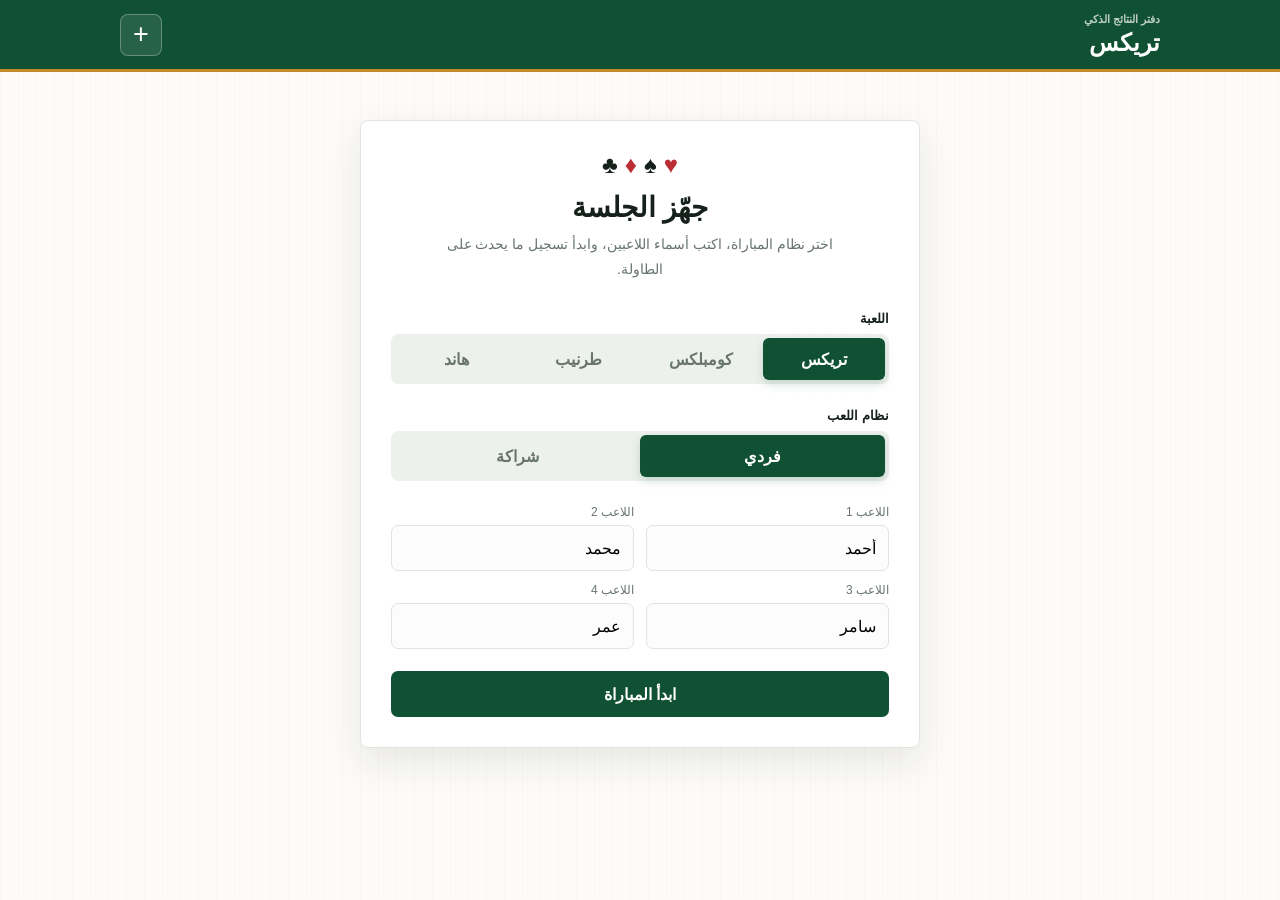
==== index.html @ 2bcacdd9 "initial commit" ====
<!doctype html>
<html lang="ar" dir="rtl">
<head>
  <meta charset="utf-8">
  <meta name="viewport" content="width=device-width, initial-scale=1">
  <meta name="theme-color" content="#0f5132">
  <title>دفتر تريكس</title>
  <link rel="stylesheet" href="styles.css">
</head>
<body>
  <header class="app-header">
    <div>
      <p class="eyebrow">دفتر النتائج الذكي</p>
      <h1>تريكس</h1>
    </div>
    <button class="icon-button" id="newGameButton" title="مباراة جديدة" aria-label="مباراة جديدة">
      <span aria-hidden="true">+</span>
    </button>
  </header>

  <main>
    <section class="screen active" id="setupScreen">
      <div class="setup-intro">
        <div class="deck-mark" aria-hidden="true">
          <span class="red">♥</span><span>♠</span><span class="red">♦</span><span>♣</span>
        </div>
        <h2>جهّز الجلسة</h2>
        <p>اختر نظام المباراة، اكتب أسماء اللاعبين، وابدأ تسجيل ما يحدث على الطاولة.</p>
      </div>

      <div class="control-group">
        <span class="control-label">اللعبة</span>
        <div class="segmented game-segmented" role="radiogroup" aria-label="اللعبة">
          <button class="segment game-choice active" data-game="trix" role="radio" aria-checked="true">تريكس</button>
          <button class="segment game-choice" data-game="complex" role="radio" aria-checked="false">كومبلكس</button>
          <button class="segment game-choice" data-game="tarneeb" role="radio" aria-checked="false">طرنيب</button>
          <button class="segment game-choice" data-game="hand" role="radio" aria-checked="false">هاند</button>
        </div>
      </div>

      <div class="control-group" id="modeControl">
        <span class="control-label">نظام اللعب</span>
        <div class="segmented" role="radiogroup" aria-label="نظام اللعب">
          <button class="segment mode-choice active" data-mode="individual" role="radio" aria-checked="true">فردي</button>
          <button class="segment mode-choice" data-mode="partnership" role="radio" aria-checked="false">شراكة</button>
        </div>
      </div>

      <div class="control-group hidden" id="targetControl">
        <span class="control-label">تنتهي المباراة عند</span>
        <div class="segmented target-segmented" role="radiogroup" aria-label="نقاط نهاية المباراة">
          <button class="segment target-choice active" data-target="31" role="radio" aria-checked="true">31</button>
          <button class="segment target-choice" data-target="41" role="radio" aria-checked="false">41</button>
          <button class="segment target-choice" data-target="61" role="radio" aria-checked="false">61</button>
        </div>
      </div>

      <div class="control-group hidden" id="handEndControl">
        <span class="control-label">طريقة إنهاء هاند</span>
        <div class="segmented hand-end-segmented" role="radiogroup" aria-label="طريقة إنهاء هاند">
          <button class="segment hand-end-choice active" data-hand-end="manual" role="radio" aria-checked="true">يدوي</button>
          <button class="segment hand-end-choice" data-hand-end="five" role="radio" aria-checked="false">بعد 5 جولات</button>
          <button class="segment hand-end-choice" data-hand-end="minus200" role="radio" aria-checked="false">عند سالب 200</button>
        </div>
      </div>

      <div class="players-form" id="playersForm"></div>

      <button class="primary-button" id="startGameButton">ابدأ المباراة</button>
    </section>

    <section class="screen" id="gameScreen">
      <section class="score-strip" id="scoreStrip" aria-label="النتائج الحالية"></section>

      <div class="game-layout">
        <div class="game-main">
          <section class="round-picker">
            <div class="section-heading">
              <div>
                <p class="eyebrow">اختر الجولة</p>
                <h2 id="roundHeading">ماذا لعبتم؟</h2>
                <div class="kingdom-status" id="kingdomStatus"></div>
              </div>
              <span class="round-counter" id="roundCounter">0 جولة</span>
            </div>
            <div class="round-tabs" id="roundTabs"></div>
          </section>

          <section class="round-workspace" id="roundWorkspace"></section>

          <section class="history-section">
            <div class="section-heading compact">
              <div>
                <p class="eyebrow">سجل المباراة</p>
                <h2>الجولات السابقة</h2>
              </div>
              <button class="text-button" id="undoButton" disabled>تراجع</button>
            </div>
            <div class="history-list" id="historyList">
              <p class="empty-state">لم تُسجّل أي جولة بعد.</p>
            </div>
          </section>
        </div>

        <aside class="quick-guide" id="quickGuide">
          <button class="quick-guide-toggle" id="quickGuideToggle" aria-expanded="true">
            <span>دليل سريع</span>
            <span aria-hidden="true">⌃</span>
          </button>
          <div class="quick-guide-content" id="quickGuideContent"></div>
        </aside>
      </div>
    </section>
  </main>

  <div class="toast" id="toast" role="status" aria-live="polite"></div>

  <dialog id="confirmDialog">
    <div class="dialog-content">
      <h2 id="dialogTitle">تأكيد الجولة</h2>
      <div id="dialogSummary"></div>
      <div class="dialog-actions">
        <button class="secondary-button" id="cancelDialogButton">عودة</button>
        <button class="primary-button" id="confirmDialogButton">حفظ الجولة</button>
      </div>
    </div>
  </dialog>

  <script src="scoring.js"></script>
  <script src="progression.js"></script>
  <script src="tarneeb-scoring.js"></script>
  <script src="hand-end.js"></script>
  <script src="complex-scoring.js"></script>
  <script src="app.js"></script>
</body>
</html>
---- styles.css ----
:root {
  --ink: #17211b;
  --muted: #68756d;
  --paper: #f5f2e9;
  --surface: #ffffff;
  --line: #dfe5df;
  --green: #0f5132;
  --green-soft: #e3f1e9;
  --gold: #c48a2c;
  --red: #ba2d35;
  --blue: #315a7d;
  --shadow: 0 14px 36px rgba(23, 33, 27, .09);
}

* { box-sizing: border-box; }

html { scroll-behavior: smooth; }

body {
  margin: 0;
  min-height: 100vh;
  background:
    linear-gradient(rgba(255,255,255,.72), rgba(255,255,255,.72)),
    repeating-linear-gradient(90deg, #e7e1d3 0, #e7e1d3 1px, transparent 1px, transparent 18px),
    var(--paper);
  color: var(--ink);
  font-family: "Segoe UI", Tahoma, Arial, sans-serif;
}

button, input { font: inherit; }
button { cursor: pointer; }
.hidden { display: none !important; }

.app-header {
  position: sticky;
  top: 0;
  z-index: 20;
  display: flex;
  align-items: center;
  justify-content: space-between;
  min-height: 72px;
  padding: 12px max(18px, calc((100vw - 1040px) / 2));
  color: #fff;
  background: var(--green);
  border-bottom: 3px solid var(--gold);
}

.app-header h1, .section-heading h2, .setup-intro h2 { margin: 0; }
.app-header h1 { font-size: 24px; letter-spacing: 0; }
.eyebrow { margin: 0 0 3px; color: inherit; font-size: 11px; font-weight: 700; opacity: .72; }

.icon-button {
  width: 42px;
  height: 42px;
  border: 1px solid rgba(255,255,255,.28);
  border-radius: 8px;
  color: #fff;
  background: rgba(255,255,255,.10);
  font-size: 27px;
  line-height: 1;
}

main { width: min(1040px, 100%); margin: 0 auto; padding: 28px 18px 70px; }
.screen { display: none; }
.screen.active { display: block; }

#setupScreen {
  width: min(560px, 100%);
  margin: 20px auto 0;
  padding: 30px;
  background: rgba(255,255,255,.94);
  border: 1px solid var(--line);
  border-radius: 8px;
  box-shadow: var(--shadow);
}

.setup-intro { text-align: center; margin-bottom: 30px; }
.setup-intro h2 { margin-top: 12px; font-size: 28px; }
.setup-intro p { margin: 8px auto 0; max-width: 430px; color: var(--muted); line-height: 1.75; font-size: 14px; }
.deck-mark { display: flex; justify-content: center; gap: 7px; font-size: 24px; }
.red { color: var(--red); }

.control-group { margin-bottom: 24px; }
.control-label { display: block; margin-bottom: 8px; font-size: 13px; font-weight: 700; }
.segmented { display: grid; grid-template-columns: 1fr 1fr; padding: 4px; background: #edf1ed; border-radius: 8px; }
.game-segmented { grid-template-columns: repeat(4, 1fr); }
.target-segmented { grid-template-columns: repeat(3, 1fr); }
.hand-end-segmented { grid-template-columns: repeat(3, 1fr); }
.segment { min-height: 42px; border: 0; border-radius: 6px; color: var(--muted); background: transparent; font-weight: 700; }
.segment.active { color: #fff; background: var(--green); box-shadow: 0 4px 10px rgba(15,81,50,.18); }

.players-form { display: grid; grid-template-columns: 1fr 1fr; gap: 12px; margin-bottom: 22px; }
.player-field label { display: block; margin-bottom: 6px; color: var(--muted); font-size: 12px; }
.player-field input {
  width: 100%;
  min-height: 46px;
  padding: 0 12px;
  border: 1px solid var(--line);
  border-radius: 7px;
  outline: none;
  background: #fbfcfb;
}
.player-field input:focus { border-color: var(--green); box-shadow: 0 0 0 3px var(--green-soft); }
.team-hint { display: block; margin-top: 4px; color: var(--gold); font-size: 10px; font-weight: 700; }

.primary-button, .secondary-button {
  min-height: 46px;
  padding: 0 20px;
  border-radius: 7px;
  font-weight: 800;
}
.primary-button { width: 100%; border: 0; color: #fff; background: var(--green); }
.primary-button:disabled { cursor: not-allowed; opacity: .45; }
.secondary-button { border: 1px solid var(--line); color: var(--ink); background: #fff; }

.score-strip {
  display: grid;
  grid-template-columns: repeat(4, 1fr);
  gap: 8px;
  margin-bottom: 18px;
}
.score-strip.partnership { grid-template-columns: repeat(2, 1fr); }
.score-player {
  min-width: 0;
  padding: 12px 8px;
  text-align: center;
  background: #fff;
  border: 1px solid var(--line);
  border-top: 4px solid var(--green);
  border-radius: 7px;
  box-shadow: 0 6px 16px rgba(23,33,27,.05);
}
.score-player.team-b { border-top-color: var(--gold); }
.score-name { display: block; overflow: hidden; text-overflow: ellipsis; white-space: nowrap; color: var(--muted); font-size: 11px; }
.score-value { display: block; margin-top: 4px; font-size: 25px; font-weight: 900; direction: ltr; }

.game-layout { display: grid; grid-template-columns: minmax(0, 1fr) 235px; align-items: start; gap: 14px; }
.game-main { min-width: 0; }
.quick-guide {
  position: sticky;
  top: 90px;
  overflow: hidden;
  border: 1px solid #c7d9cb;
  border-radius: 8px;
  background: #f7fbf8;
  box-shadow: 0 8px 24px rgba(23,33,27,.05);
}
.quick-guide-toggle {
  width: 100%;
  min-height: 46px;
  display: flex;
  align-items: center;
  justify-content: space-between;
  padding: 0 14px;
  border: 0;
  color: #fff;
  background: var(--green);
  font-weight: 900;
}
.quick-guide-content { padding: 15px 14px; }
.quick-guide-content h3 { margin: 0 0 10px; font-size: 14px; }
.quick-guide-content ol { margin: 0; padding: 0 20px 0 0; }
.quick-guide-content li { margin-bottom: 9px; color: var(--muted); font-size: 11px; line-height: 1.65; }
.quick-guide-content p {
  margin: 12px 0 0;
  padding: 8px;
  border-right: 3px solid var(--gold);
  color: #6f5522;
  background: #fff8e8;
  font-size: 10px;
  line-height: 1.6;
}
.quick-guide.collapsed .quick-guide-content { display: none; }

.round-picker, .round-workspace, .history-section {
  margin-bottom: 18px;
  padding: 22px;
  background: rgba(255,255,255,.95);
  border: 1px solid var(--line);
  border-radius: 8px;
  box-shadow: 0 8px 24px rgba(23,33,27,.05);
}
.section-heading { display: flex; align-items: end; justify-content: space-between; gap: 16px; margin-bottom: 16px; }
.section-heading.compact { align-items: center; }
.section-heading h2 { font-size: 20px; }
.round-counter { color: var(--muted); font-size: 12px; }
.kingdom-status { display: flex; align-items: center; gap: 7px; flex-wrap: wrap; margin-top: 8px; }
.kingdom-status > span { color: var(--muted); font-size: 11px; font-weight: 700; }
.kingdom-owner {
  min-height: 28px;
  padding: 3px 9px;
  border: 1px solid #c9dacd;
  border-radius: 6px;
  color: var(--green);
  background: var(--green-soft);
  font-size: 10px;
  font-weight: 800;
}
.kingdom-owner:disabled { cursor: default; opacity: 1; }

.round-tabs {
  display: grid;
  grid-template-columns: repeat(5, 1fr);
  gap: 8px;
}
.round-tabs.tarneeb-tabs { grid-template-columns: repeat(4, 1fr); }
.round-tabs.hand-tabs { grid-template-columns: 1fr; }
.round-tabs.complex-tabs { grid-template-columns: repeat(2, 1fr); }
.round-tab {
  min-height: 72px;
  padding: 7px 4px;
  border: 1px solid var(--line);
  border-radius: 7px;
  color: var(--ink);
  background: #fff;
  font-size: 11px;
  font-weight: 800;
}
.round-tab .tab-symbol { display: block; margin-bottom: 4px; font-size: 25px; line-height: 1; }
.round-tab.active { color: #fff; border-color: var(--green); background: var(--green); }
.round-tab.completed {
  position: relative;
  color: #456052;
  border-color: #a8c5b1;
  background: #e4f1e8;
}
.round-tab.completed .red { color: #8f5f62; }
.completed-mark {
  position: absolute;
  top: 5px;
  left: 5px;
  display: flex;
  align-items: center;
  justify-content: center;
  width: 18px;
  height: 18px;
  border-radius: 50%;
  color: #fff;
  background: var(--green);
  font-size: 11px;
}

.workspace-head { margin-bottom: 18px; }
.workspace-head h3 { margin: 0 0 5px; font-size: 20px; }
.workspace-head p { margin: 0; color: var(--muted); font-size: 13px; line-height: 1.7; }
.workspace-actions { display: flex; gap: 8px; margin-top: 16px; }
.workspace-actions .primary-button { flex: 1; }
.workspace-actions .secondary-button { flex: 1; }
.finish-game-button { color: var(--red); border-color: #e1b9bc; }
.finish-game-button:disabled { cursor: not-allowed; color: var(--muted); border-color: var(--line); opacity: .55; }

.tarneeb-field { margin-bottom: 20px; }
.tarneeb-team-grid { display: grid; grid-template-columns: 1fr 1fr; gap: 8px; }
.bid-grid { display: grid; grid-template-columns: repeat(7, 1fr); gap: 6px; }
.bid-button {
  min-height: 52px; padding: 5px 2px; border: 1px solid var(--line); border-radius: 7px;
  color: var(--ink); background: #fff; font-size: 16px; font-weight: 900;
}
.bid-button strong, .bid-button small { display: block; }
.bid-button small { margin-top: 2px; font-size: 8px; }
.bid-button.active { color: #fff; border-color: var(--green); background: var(--green); }
.tarneeb-tricks { display: grid; grid-template-columns: 52px 90px 52px; align-items: center; justify-content: center; gap: 8px; direction: ltr; }
.tarneeb-tricks button {
  width: 52px; height: 48px; border: 1px solid var(--line); border-radius: 7px;
  color: var(--green); background: #fff; font-size: 26px;
}
.tarneeb-tricks strong { text-align: center; font-size: 38px; }
.tarneeb-tricks-summary { display: grid; grid-template-columns: 1fr 1fr; gap: 7px; margin-top: 10px; }
.tarneeb-tricks-summary span { padding: 8px; border-radius: 6px; background: #edf1ed; text-align: center; color: var(--muted); font-size: 11px; }
.tarneeb-tricks-summary b { color: var(--ink); font-size: 15px; }
.tarneeb-preview { display: grid; grid-template-columns: 1fr 1fr; gap: 7px; padding: 10px; border: 1px dashed #b8cabd; border-radius: 7px; background: #f1f8f3; }
.tarneeb-preview span { text-align: center; color: var(--muted); font-size: 11px; }
.tarneeb-preview strong { display: block; margin-top: 2px; color: var(--green); font-size: 17px; direction: ltr; }
.tarneeb-preview .full-row, .tarneeb-tricks-summary .full-row { grid-column: 1 / -1; }
.selection-warning { margin: 8px 0 0; color: var(--red); text-align: center; font-size: 10px; font-weight: 800; }
.selection-required { padding: 28px 12px; text-align: center; }
.selection-required > span {
  display: flex; align-items: center; justify-content: center;
  width: 50px; height: 50px; margin: 0 auto 12px; border-radius: 50%;
  color: #fff; background: var(--gold); font-size: 28px; font-weight: 900;
}
.selection-required h3 { margin: 0 0 6px; font-size: 18px; }
.selection-required p { margin: 0; color: var(--muted); font-size: 11px; line-height: 1.7; }

.hand-round-banner {
  padding: 13px;
  border: 1px solid #c7d9cb;
  border-radius: 7px;
  background: #f1f8f3;
  text-align: center;
}
.hand-round-banner strong { display: block; color: var(--green); font-size: 14px; }
.hand-round-banner span { display: block; margin-top: 3px; color: var(--muted); font-size: 10px; }
.hand-step { margin-bottom: 12px; padding: 14px; border: 1px solid var(--line); border-radius: 7px; background: #fafcfb; }
.hand-step-head { display: flex; align-items: flex-start; gap: 10px; margin-bottom: 12px; }
.hand-step-head > span {
  display: flex; align-items: center; justify-content: center; flex: 0 0 28px;
  width: 28px; height: 28px; border-radius: 50%; color: #fff; background: var(--green); font-size: 12px; font-weight: 900;
}
.hand-step-head h3 { margin: 0; font-size: 14px; }
.hand-step-head p { margin: 2px 0 0; color: var(--muted); font-size: 9px; }
.hand-maker-options { display: grid; grid-template-columns: repeat(5, 1fr); gap: 6px; }
.hand-score-entry-grid { display: grid; grid-template-columns: repeat(4, 1fr); gap: 9px; }
.hand-score-entry {
  min-width: 0;
  padding: 13px 10px;
  border: 1px solid var(--line);
  border-radius: 7px;
  background: #fafcfb;
  text-align: center;
}
.hand-score-entry > strong { display: block; overflow: hidden; text-overflow: ellipsis; white-space: nowrap; margin-bottom: 10px; font-size: 12px; }
.hand-entry-controls { display: grid; grid-template-columns: 66px 1fr; align-items: stretch; gap: 6px; }
.hand-sign-control { display: grid; grid-template-columns: 1fr 1fr; gap: 3px; }
.hand-sign-control button {
  min-height: 48px;
  padding: 2px;
  border: 1px solid var(--line);
  border-radius: 6px;
  color: var(--muted);
  background: #fff;
  font-size: 19px;
  font-weight: 900;
}
.hand-sign-control button.active.positive { color: #fff; border-color: var(--green); background: var(--green); }
.hand-sign-control button.active.negative { color: #fff; border-color: var(--red); background: var(--red); }
.hand-score-input { position: relative; }
.hand-score-input input {
  width: 100%;
  min-height: 48px;
  padding: 4px 8px 15px;
  border: 1px solid var(--line);
  border-radius: 6px;
  outline: none;
  background: #fff;
  text-align: center;
  font-size: 21px;
  font-weight: 900;
  direction: ltr;
}
.hand-score-input input:focus { border-color: var(--green); box-shadow: 0 0 0 3px var(--green-soft); }
.hand-score-input span { position: absolute; right: 0; bottom: 3px; left: 0; color: var(--muted); font-size: 8px; }
.hand-score-entry > small { display: block; margin-top: 7px; font-size: 9px; font-weight: 900; direction: rtl; }
.hand-score-entry > small.positive { color: var(--green); }
.hand-score-entry > small.negative { color: var(--red); }
.hand-step.save-step { background: #f1f8f3; border-color: #c7d9cb; }
.finish-hand-area { margin-top: 18px; padding-top: 14px; border-top: 1px solid var(--line); text-align: center; }
.finish-game-link { border: 0; color: var(--red); background: transparent; font-size: 11px; font-weight: 900; text-decoration: underline; text-underline-offset: 3px; }
.finish-game-link:disabled { cursor: not-allowed; color: var(--muted); opacity: .5; }
.finish-hand-area small { display: block; margin-top: 5px; color: var(--muted); font-size: 8px; }

.complex-part { margin-bottom: 13px; padding: 14px; border: 1px solid var(--line); border-radius: 7px; background: #fafcfb; }
.complex-part-title { display: flex; align-items: center; gap: 10px; margin-bottom: 12px; }
.complex-part-title .playing-card { width: 38px; height: 53px; font-size: 20px; }
.complex-part-title strong { font-size: 14px; }
.queen-mark, .counter-symbol {
  display: flex; align-items: center; justify-content: center;
  width: 38px; height: 45px; border: 1px solid #bdc6bf; border-radius: 6px;
  color: var(--ink); background: #fff; font-family: Georgia, serif; font-size: 22px; font-weight: 900;
}
.complex-player-choices { display: grid; grid-template-columns: repeat(4, 1fr); gap: 5px; }
.complex-double-toggle { margin-top: 10px; }
.complex-queens { display: grid; gap: 8px; }
.complex-queen {
  display: grid; grid-template-columns: 52px 1fr; align-items: start; gap: 9px;
  padding: 9px; border: 1px solid var(--line); border-radius: 7px; background: #fff;
}
.complex-queen > .playing-card { width: 46px; height: 64px; }
.complex-queen small { display: block; margin-bottom: 5px; color: var(--muted); font-size: 9px; }
.complex-queen-double { display: grid; grid-template-columns: repeat(5, 1fr); gap: 4px; margin-top: 6px; }
.complex-queen-double .choice-button, .complex-player-choices .choice-button { min-height: 34px; padding: 3px; font-size: 9px; }

.player-targets { display: grid; grid-template-columns: repeat(4, 1fr); gap: 10px; }
.player-target {
  min-width: 0;
  min-height: 116px;
  padding: 10px 7px;
  border: 1px solid var(--line);
  border-radius: 7px;
  background: #fafcfb;
  text-align: center;
}
.player-target.selected { border-color: var(--green); background: var(--green-soft); box-shadow: inset 0 0 0 2px rgba(15,81,50,.10); }
.player-target-name { display: block; overflow: hidden; text-overflow: ellipsis; white-space: nowrap; font-size: 12px; font-weight: 800; }
.target-card-area { display: flex; align-items: center; justify-content: center; min-height: 70px; margin-top: 7px; }

.playing-card {
  position: relative;
  display: inline-flex;
  align-items: center;
  justify-content: center;
  width: 49px;
  height: 68px;
  padding: 0;
  border: 1px solid #bdc6bf;
  border-radius: 6px;
  color: #101713;
  background: #fff;
  box-shadow: 0 5px 10px rgba(23,33,27,.13);
  font-family: Georgia, serif;
  font-size: 27px;
  font-weight: 700;
}
.playing-card.red-card { color: var(--red); }
.playing-card::before { content: attr(data-rank); position: absolute; top: 3px; right: 5px; font-size: 12px; }
.playing-card::after { content: attr(data-suit); position: absolute; bottom: 3px; left: 5px; font-size: 12px; }
.playing-card.assigned { outline: 3px solid var(--gold); transform: translateY(-2px); }
.playing-card.selected-card { outline: 3px solid var(--blue); transform: translateY(-4px); }
.playing-card.doubled::before { content: "×2"; color: #fff; background: var(--red); border-radius: 3px; padding: 1px 3px; font-family: Arial, sans-serif; font-size: 9px; }

.double-panel {
  display: flex;
  align-items: center;
  justify-content: space-between;
  gap: 12px;
  margin-bottom: 14px;
  padding: 10px 12px;
  border: 1px dashed #d3b06c;
  border-radius: 7px;
  background: #fffaf0;
}
.double-panel p { margin: 0; color: #6f5522; font-size: 12px; }
.switch { display: inline-flex; align-items: center; gap: 7px; font-size: 12px; font-weight: 800; }
.switch input { width: 18px; height: 18px; accent-color: var(--red); }
.doubler-select { display: none; grid-template-columns: repeat(4, 1fr); gap: 7px; margin-bottom: 14px; }
.doubler-select.visible { display: grid; }
.double-panel .doubler-select { flex: 1; margin-bottom: 0; }
.choice-button {
  min-height: 38px; border: 1px solid var(--line); border-radius: 6px;
  color: var(--ink); background: #fff; font-size: 11px; font-weight: 800;
}
.choice-button.active { color: #fff; border-color: var(--red); background: var(--red); }
.choice-button.active.safe { border-color: var(--green); background: var(--green); }
.queen-double-panel {
  margin-bottom: 16px;
  padding: 12px;
  border: 1px solid #e1c88f;
  border-radius: 7px;
  background: #fffaf0;
}
.queen-double-panel strong { display: block; margin-bottom: 9px; color: #6f5522; font-size: 12px; }
.queen-double-options { display: grid; grid-template-columns: repeat(5, 1fr); gap: 6px; }

.card-pool { display: flex; flex-wrap: wrap; justify-content: center; gap: 9px; margin-bottom: 18px; }
.card-pool .playing-card { cursor: grab; }
.assignment-grid { display: grid; grid-template-columns: repeat(4, 1fr); gap: 9px; }
.assignment-row {
  min-height: 118px;
  padding: 10px;
  border: 1px solid var(--line);
  border-radius: 7px;
  background: #fafcfb;
  text-align: center;
}
.assignment-row h4 { margin: 0 0 8px; overflow: hidden; text-overflow: ellipsis; white-space: nowrap; font-size: 12px; }
.assigned-cards { display: flex; flex-wrap: wrap; justify-content: center; gap: 4px; min-height: 70px; }
.assigned-cards .playing-card { width: 37px; height: 52px; font-size: 20px; }

.trick-stepper { display: grid; grid-template-columns: repeat(4, 1fr); gap: 10px; }
.stepper-player { padding: 13px 8px; text-align: center; border: 1px solid var(--line); border-radius: 7px; }
.stepper-player strong { display: block; overflow: hidden; text-overflow: ellipsis; white-space: nowrap; font-size: 12px; }
.stepper-controls { display: grid; grid-template-columns: 34px 1fr 34px; align-items: center; gap: 5px; margin-top: 10px; direction: ltr; }
.stepper-controls button { width: 34px; height: 34px; border: 1px solid var(--line); border-radius: 6px; background: #fff; font-size: 19px; }
.stepper-value { font-size: 21px; font-weight: 900; }
.stepper-total { margin-top: 12px; color: var(--muted); text-align: center; font-size: 12px; }

.game-finished { padding: 26px 10px; text-align: center; }
.game-finished > span {
  display: flex;
  align-items: center;
  justify-content: center;
  width: 54px;
  height: 54px;
  margin: 0 auto 12px;
  border-radius: 50%;
  color: #fff;
  background: var(--green);
  font-size: 28px;
}
.game-finished-label { margin: 0 0 8px; color: var(--muted); font-size: 12px; }
.game-finished h3 { margin: 0 0 6px; color: var(--green); font-size: 18px; }
.winner-name {
  display: block;
  margin: 0 auto;
  color: var(--ink);
  font-size: clamp(30px, 7vw, 52px);
  line-height: 1.35;
}
.winner-score { display: block; margin-top: 5px; color: var(--gold); font-size: 20px; font-weight: 900; direction: ltr; }
.final-ranking { width: min(520px, 100%); margin: 24px auto 0; border: 1px solid var(--line); border-radius: 7px; overflow: hidden; }
.final-ranking-row { display: grid; grid-template-columns: 30px 1fr auto; align-items: center; gap: 9px; padding: 10px 12px; border-bottom: 1px solid var(--line); background: #fff; text-align: right; }
.final-ranking-row:last-child { border-bottom: 0; }
.final-ranking-row > span { display: flex; align-items: center; justify-content: center; width: 24px; height: 24px; border-radius: 50%; color: var(--muted); background: #edf1ed; font-size: 11px; font-weight: 900; }
.final-ranking-row b { overflow: hidden; text-overflow: ellipsis; white-space: nowrap; font-size: 12px; }
.final-ranking-row strong { font-size: 14px; direction: ltr; }
.final-ranking-row.winner { background: #fff8e8; }
.final-ranking-row.winner > span { color: #fff; background: var(--gold); }

.rank-grid { display: grid; grid-template-columns: repeat(4, 1fr); gap: 9px; }
.rank-player { padding: 12px 8px; border: 1px solid var(--line); border-radius: 7px; background: #fff; text-align: center; }
.rank-player.selected { border-color: var(--gold); background: #fff8e8; }
.rank-number { display: flex; align-items: center; justify-content: center; width: 42px; height: 42px; margin: 0 auto 8px; border-radius: 50%; color: #fff; background: var(--green); font-size: 18px; font-weight: 900; }
.rank-player span { display: block; overflow: hidden; text-overflow: ellipsis; white-space: nowrap; font-size: 12px; font-weight: 800; }

.text-button { border: 0; color: var(--red); background: transparent; font-size: 12px; font-weight: 800; }
.text-button:disabled { color: #aeb6b0; cursor: not-allowed; }
.history-list { display: grid; gap: 8px; }
.history-totals {
  padding: 12px;
  border: 1px solid #c7d9cb;
  border-radius: 7px;
  background: #f1f8f3;
}
.history-totals-head { display: flex; align-items: center; justify-content: space-between; gap: 10px; margin-bottom: 10px; }
.history-totals-head strong { color: var(--green); font-size: 13px; }
.history-totals-head span { color: var(--muted); font-size: 10px; }
.history-total-grid { display: grid; grid-template-columns: repeat(4, minmax(0, 1fr)); gap: 6px; }
.history-total-grid.tarneeb-total-grid { grid-template-columns: repeat(2, minmax(0, 1fr)); }
.history-total-player {
  position: relative;
  min-width: 0;
  padding: 9px 5px;
  border: 1px solid var(--line);
  border-radius: 6px;
  background: #fff;
  text-align: center;
}
.history-total-player > span { display: block; overflow: hidden; text-overflow: ellipsis; white-space: nowrap; color: var(--muted); font-size: 10px; }
.history-total-player > strong { display: block; margin-top: 3px; font-size: 19px; direction: ltr; }
.history-total-player small { display: block; margin-top: 2px; color: var(--green); font-size: 8px; font-weight: 900; }
.history-total-player.leader { border-color: var(--gold); box-shadow: inset 0 3px 0 var(--gold); }
.history-kingdom { overflow: hidden; border: 1px solid var(--line); border-radius: 7px; background: #fff; }
.history-kingdom-head {
  display: flex;
  align-items: center;
  justify-content: space-between;
  gap: 12px;
  padding: 11px 12px;
  color: #fff;
  background: var(--green);
}
.history-kingdom-head strong { font-size: 12px; }
.history-kingdom-number {
  padding: 3px 8px;
  border: 1px solid rgba(255,255,255,.35);
  border-radius: 5px;
  background: rgba(255,255,255,.12);
  font-size: 11px;
  font-weight: 900;
}
.history-kingdom-rounds { display: grid; }
.history-item { display: grid; grid-template-columns: 120px 1fr; align-items: center; gap: 12px; padding: 11px 12px; border-bottom: 1px solid var(--line); background: #fbfcfb; }
.history-item:last-child { border-bottom: 0; }
.history-round-name { display: flex; align-items: center; gap: 8px; }
.history-round-name > span {
  display: flex;
  align-items: center;
  justify-content: center;
  width: 23px;
  height: 23px;
  border-radius: 50%;
  color: var(--green);
  background: var(--green-soft);
  font-size: 11px;
  font-weight: 900;
}
.history-round-name strong { font-size: 12px; }
.history-round-name small { display: block; margin-top: 2px; color: var(--muted); font-size: 8px; }
.history-round-name small.hand-badge {
  display: inline-block;
  padding: 2px 6px;
  border-radius: 4px;
  color: #7a4e00;
  background: #fff0c9;
  font-weight: 900;
}
.history-scores { display: grid; grid-template-columns: repeat(4, minmax(0, 1fr)); gap: 5px; color: var(--muted); font-size: 10px; }
.history-scores span { min-width: 0; padding: 5px; border-radius: 5px; background: #edf1ed; text-align: center; direction: rtl; }
.history-scores b { display: block; overflow: hidden; text-overflow: ellipsis; white-space: nowrap; margin-bottom: 2px; color: var(--ink); font-weight: 800; }
.tarneeb-history-scores { grid-template-columns: repeat(2, minmax(0, 1fr)); }
.empty-state { margin: 8px 0; color: var(--muted); text-align: center; font-size: 12px; }

.toast {
  position: fixed;
  bottom: 22px;
  left: 50%;
  z-index: 50;
  max-width: calc(100vw - 32px);
  padding: 11px 16px;
  border-radius: 7px;
  color: #fff;
  background: #17211b;
  box-shadow: var(--shadow);
  opacity: 0;
  pointer-events: none;
  transform: translate(-50%, 12px);
  transition: .2s ease;
  font-size: 12px;
}
.toast.show { opacity: 1; transform: translate(-50%, 0); }

dialog { width: min(460px, calc(100% - 28px)); padding: 0; border: 0; border-radius: 8px; box-shadow: 0 28px 80px rgba(0,0,0,.24); }
dialog::backdrop { background: rgba(10,20,14,.56); }
.dialog-content { padding: 24px; }
.dialog-content h2 { margin: 0 0 14px; font-size: 20px; }
.dialog-score-row { display: flex; justify-content: space-between; gap: 10px; padding: 8px 0; border-bottom: 1px solid var(--line); font-size: 13px; }
.dialog-actions { display: grid; grid-template-columns: 1fr 1fr; gap: 9px; margin-top: 20px; }

@media (max-width: 720px) {
  main { padding: 16px 10px 56px; }
  #setupScreen { margin-top: 8px; padding: 22px 16px; }
  .app-header { min-height: 62px; padding-inline: 14px; }
  .score-strip { position: sticky; top: 68px; z-index: 15; gap: 4px; }
  .score-player { padding: 8px 4px; }
  .score-name { font-size: 9px; }
  .score-value { font-size: 18px; }
  .game-layout { display: flex; flex-direction: column; gap: 10px; }
  .game-main { width: 100%; }
  .quick-guide { position: static; order: -1; width: 100%; }
  .quick-guide-content { padding: 12px; }
  .quick-guide-content ol { display: grid; grid-template-columns: 1fr 1fr; gap: 6px 16px; }
  .quick-guide-content li { margin-bottom: 0; font-size: 10px; }
  .round-picker, .round-workspace, .history-section { padding: 15px 11px; }
  .round-tabs { gap: 5px; }
  .round-tabs.tarneeb-tabs { grid-template-columns: repeat(4, 1fr); }
  .round-tabs.hand-tabs { grid-template-columns: 1fr; }
  .round-tabs.complex-tabs { grid-template-columns: repeat(2, 1fr); }
  .round-tab { min-height: 63px; font-size: 9px; }
  .round-tab .tab-symbol { font-size: 21px; }
  .player-targets, .assignment-grid, .trick-stepper, .rank-grid { grid-template-columns: 1fr 1fr; }
  .player-target { min-height: 105px; }
  .double-panel { align-items: flex-start; flex-direction: column; }
  .doubler-select { grid-template-columns: 1fr 1fr; }
  .queen-double-options { grid-template-columns: 1fr 1fr; }
  .workspace-actions { flex-direction: column; }
  .bid-grid { grid-template-columns: repeat(4, 1fr); }
  .tarneeb-team-grid, .tarneeb-tricks-summary, .tarneeb-preview { grid-template-columns: 1fr; }
  .hand-score-entry-grid { grid-template-columns: 1fr 1fr; }
  .hand-maker-options { grid-template-columns: 1fr 1fr; }
  .complex-player-choices { grid-template-columns: 1fr 1fr; }
  .complex-queen-double { grid-template-columns: 1fr 1fr; }
  .history-item { grid-template-columns: 1fr; gap: 8px; }
  .history-scores { grid-template-columns: 1fr 1fr; }
  .history-kingdom-head { align-items: flex-start; flex-direction: column; gap: 6px; }
  .history-total-grid { grid-template-columns: 1fr 1fr; }
}

@media (max-width: 380px) {
  .players-form { grid-template-columns: 1fr; }
  .round-tab { padding-inline: 2px; }
  .hand-score-entry-grid { grid-template-columns: 1fr; }
}


@media (prefers-reduced-motion: reduce) {
  *, *::before, *::after { scroll-behavior: auto !important; transition: none !important; }
}

.share-button {
  display: inline-flex;
  align-items: center;
  gap: 8px;
  margin-top: 18px;
  padding: 13px 28px;
  border: 0;
  border-radius: 9px;
  color: #fff;
  background: #25D366;
  font-size: 15px;
  font-weight: 800;
  box-shadow: 0 4px 16px rgba(37, 211, 102, .38);
  transition: transform .15s, box-shadow .15s;
  cursor: pointer;
}
.share-button:hover {
  transform: translateY(-2px);
  box-shadow: 0 8px 22px rgba(37, 211, 102, .48);
}
.share-button:active {
  transform: translateY(0);
  box-shadow: 0 2px 8px rgba(37, 211, 102, .28);
}
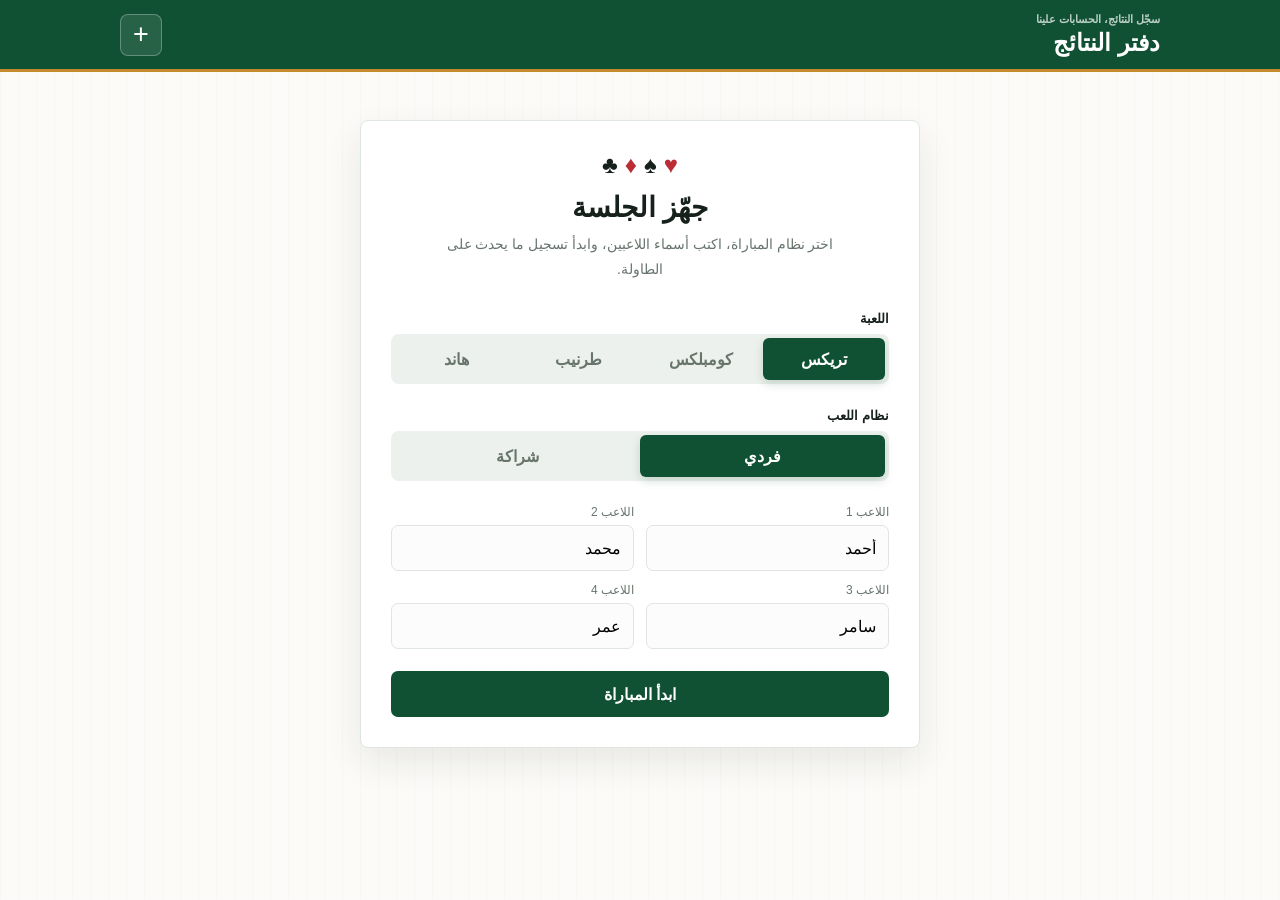
==== commit 8a5e5c69: "update header and title" ====
--- a/index.html
+++ b/index.html
@@ -4,14 +4,14 @@
   <meta charset="utf-8">
   <meta name="viewport" content="width=device-width, initial-scale=1">
   <meta name="theme-color" content="#0f5132">
-  <title>دفتر تريكس</title>
+  <title>دفتر النتائج الذكي</title>
   <link rel="stylesheet" href="styles.css">
 </head>
 <body>
   <header class="app-header">
     <div>
-      <p class="eyebrow">دفتر النتائج الذكي</p>
-      <h1>تريكس</h1>
+      <p class="eyebrow">سجّل النتائج، الحسابات علينا</p>
+      <h1>دفتر النتائج</h1>
     </div>
     <button class="icon-button" id="newGameButton" title="مباراة جديدة" aria-label="مباراة جديدة">
       <span aria-hidden="true">+</span>
@@ -133,4 +133,4 @@
   <script src="complex-scoring.js"></script>
   <script src="app.js"></script>
 </body>
-</html>
+</html>
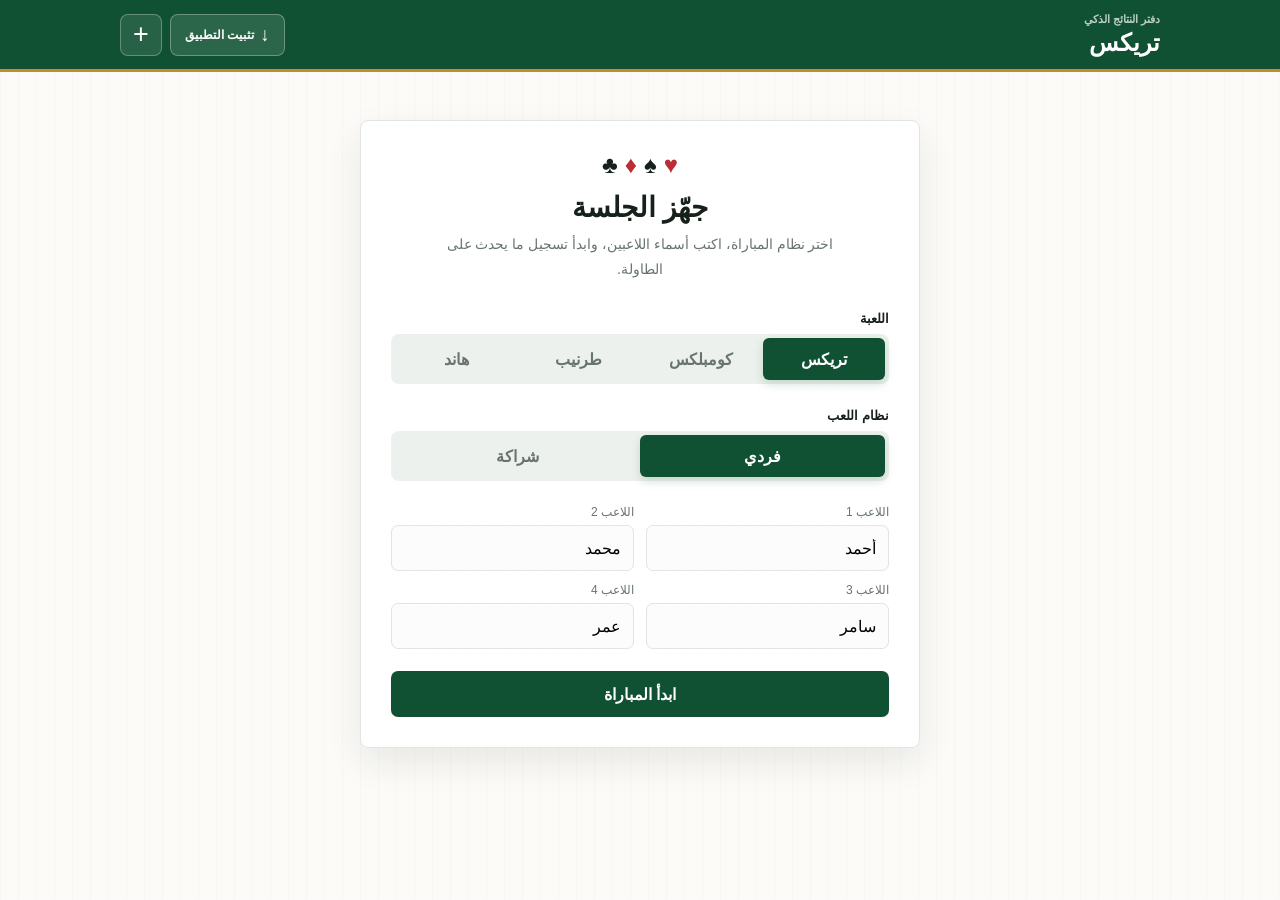
==== commit 109491a9: "feat: add installable web app and custom icons" ====
--- a/index.html
+++ b/index.html
@@ -4,18 +4,31 @@
   <meta charset="utf-8">
   <meta name="viewport" content="width=device-width, initial-scale=1">
   <meta name="theme-color" content="#0f5132">
-  <title>دفتر النتائج الذكي</title>
+  <meta name="application-name" content="دفتر النتائج">
+  <meta name="apple-mobile-web-app-capable" content="yes">
+  <meta name="apple-mobile-web-app-status-bar-style" content="black-translucent">
+  <meta name="apple-mobile-web-app-title" content="دفتر النتائج">
+  <link rel="manifest" href="app.webmanifest">
+  <link rel="icon" type="image/png" sizes="32x32" href="icons/icon-32.png">
+  <link rel="apple-touch-icon" sizes="180x180" href="icons/icon-180.png">
+  <title>دفتر تريكس</title>
   <link rel="stylesheet" href="styles.css">
 </head>
 <body>
   <header class="app-header">
     <div>
-      <p class="eyebrow">سجّل النتائج، الحسابات علينا</p>
-      <h1>دفتر النتائج</h1>
+      <p class="eyebrow">دفتر النتائج الذكي</p>
+      <h1>تريكس</h1>
     </div>
-    <button class="icon-button" id="newGameButton" title="مباراة جديدة" aria-label="مباراة جديدة">
-      <span aria-hidden="true">+</span>
-    </button>
+    <div class="header-actions">
+      <button class="install-button" id="installAppButton" type="button">
+        <span class="install-symbol" aria-hidden="true">↓</span>
+        <span>تثبيت التطبيق</span>
+      </button>
+      <button class="icon-button" id="newGameButton" title="مباراة جديدة" aria-label="مباراة جديدة">
+        <span aria-hidden="true">+</span>
+      </button>
+    </div>
   </header>
 
   <main>
@@ -115,6 +128,19 @@
 
   <div class="toast" id="toast" role="status" aria-live="polite"></div>
 
+  <dialog id="iosInstallDialog">
+    <div class="dialog-content install-dialog-content">
+      <img src="icons/icon-180.png" alt="" class="install-dialog-icon">
+      <h2>تثبيت التطبيق على الآيفون</h2>
+      <ol class="install-steps">
+        <li>افتح الموقع باستخدام متصفح سفاري.</li>
+        <li>اضغط زر المشاركة أسفل الشاشة.</li>
+        <li>اختر «إضافة إلى الشاشة الرئيسية» ثم اضغط «إضافة».</li>
+      </ol>
+      <button class="primary-button" id="closeIosInstallDialog" type="button">حسنًا</button>
+    </div>
+  </dialog>
+
   <dialog id="confirmDialog">
     <div class="dialog-content">
       <h2 id="dialogTitle">تأكيد الجولة</h2>
@@ -133,4 +159,4 @@
   <script src="complex-scoring.js"></script>
   <script src="app.js"></script>
 </body>
-</html>+</html>
--- a/styles.css
+++ b/styles.css
@@ -48,6 +48,29 @@
 .app-header h1, .section-heading h2, .setup-intro h2 { margin: 0; }
 .app-header h1 { font-size: 24px; letter-spacing: 0; }
 .eyebrow { margin: 0 0 3px; color: inherit; font-size: 11px; font-weight: 700; opacity: .72; }
+
+.header-actions {
+  display: flex;
+  align-items: center;
+  gap: 8px;
+}
+
+.install-button {
+  display: inline-flex;
+  align-items: center;
+  justify-content: center;
+  min-height: 42px;
+  padding: 0 14px;
+  border: 1px solid rgba(255,255,255,.30);
+  border-radius: 8px;
+  color: #fff;
+  background: rgba(255,255,255,.12);
+  font-size: 12px;
+  font-weight: 800;
+}
+
+.install-button:hover { background: rgba(255,255,255,.20); }
+.install-symbol { margin-left: 6px; font-size: 19px; line-height: 1; }
 
 .icon-button {
   width: 42px;
@@ -605,11 +628,29 @@
 .dialog-content h2 { margin: 0 0 14px; font-size: 20px; }
 .dialog-score-row { display: flex; justify-content: space-between; gap: 10px; padding: 8px 0; border-bottom: 1px solid var(--line); font-size: 13px; }
 .dialog-actions { display: grid; grid-template-columns: 1fr 1fr; gap: 9px; margin-top: 20px; }
+.install-dialog-content { text-align: center; }
+.install-dialog-icon { width: 86px; height: 86px; border-radius: 18px; }
+.install-dialog-content h2 { margin-top: 12px; }
+.install-steps {
+  margin: 18px 0 22px;
+  padding-right: 22px;
+  color: var(--muted);
+  text-align: right;
+  line-height: 1.9;
+  font-size: 13px;
+}
+.install-dialog-content .primary-button { width: 100%; }
 
 @media (max-width: 720px) {
   main { padding: 16px 10px 56px; }
   #setupScreen { margin-top: 8px; padding: 22px 16px; }
   .app-header { min-height: 62px; padding-inline: 14px; }
+  .install-button {
+    width: 42px;
+    padding: 0;
+  }
+  .install-button span:last-child { display: none; }
+  .install-symbol { margin: 0; }
   .score-strip { position: sticky; top: 68px; z-index: 15; gap: 4px; }
   .score-player { padding: 8px 4px; }
   .score-name { font-size: 9px; }
@@ -646,37 +687,13 @@
 }
 
 @media (max-width: 380px) {
+  .app-header h1 { font-size: 20px; }
+  .app-header .eyebrow { font-size: 9px; }
   .players-form { grid-template-columns: 1fr; }
   .round-tab { padding-inline: 2px; }
   .hand-score-entry-grid { grid-template-columns: 1fr; }
 }
 
-
 @media (prefers-reduced-motion: reduce) {
   *, *::before, *::after { scroll-behavior: auto !important; transition: none !important; }
 }
-
-.share-button {
-  display: inline-flex;
-  align-items: center;
-  gap: 8px;
-  margin-top: 18px;
-  padding: 13px 28px;
-  border: 0;
-  border-radius: 9px;
-  color: #fff;
-  background: #25D366;
-  font-size: 15px;
-  font-weight: 800;
-  box-shadow: 0 4px 16px rgba(37, 211, 102, .38);
-  transition: transform .15s, box-shadow .15s;
-  cursor: pointer;
-}
-.share-button:hover {
-  transform: translateY(-2px);
-  box-shadow: 0 8px 22px rgba(37, 211, 102, .48);
-}
-.share-button:active {
-  transform: translateY(0);
-  box-shadow: 0 2px 8px rgba(37, 211, 102, .28);
-}
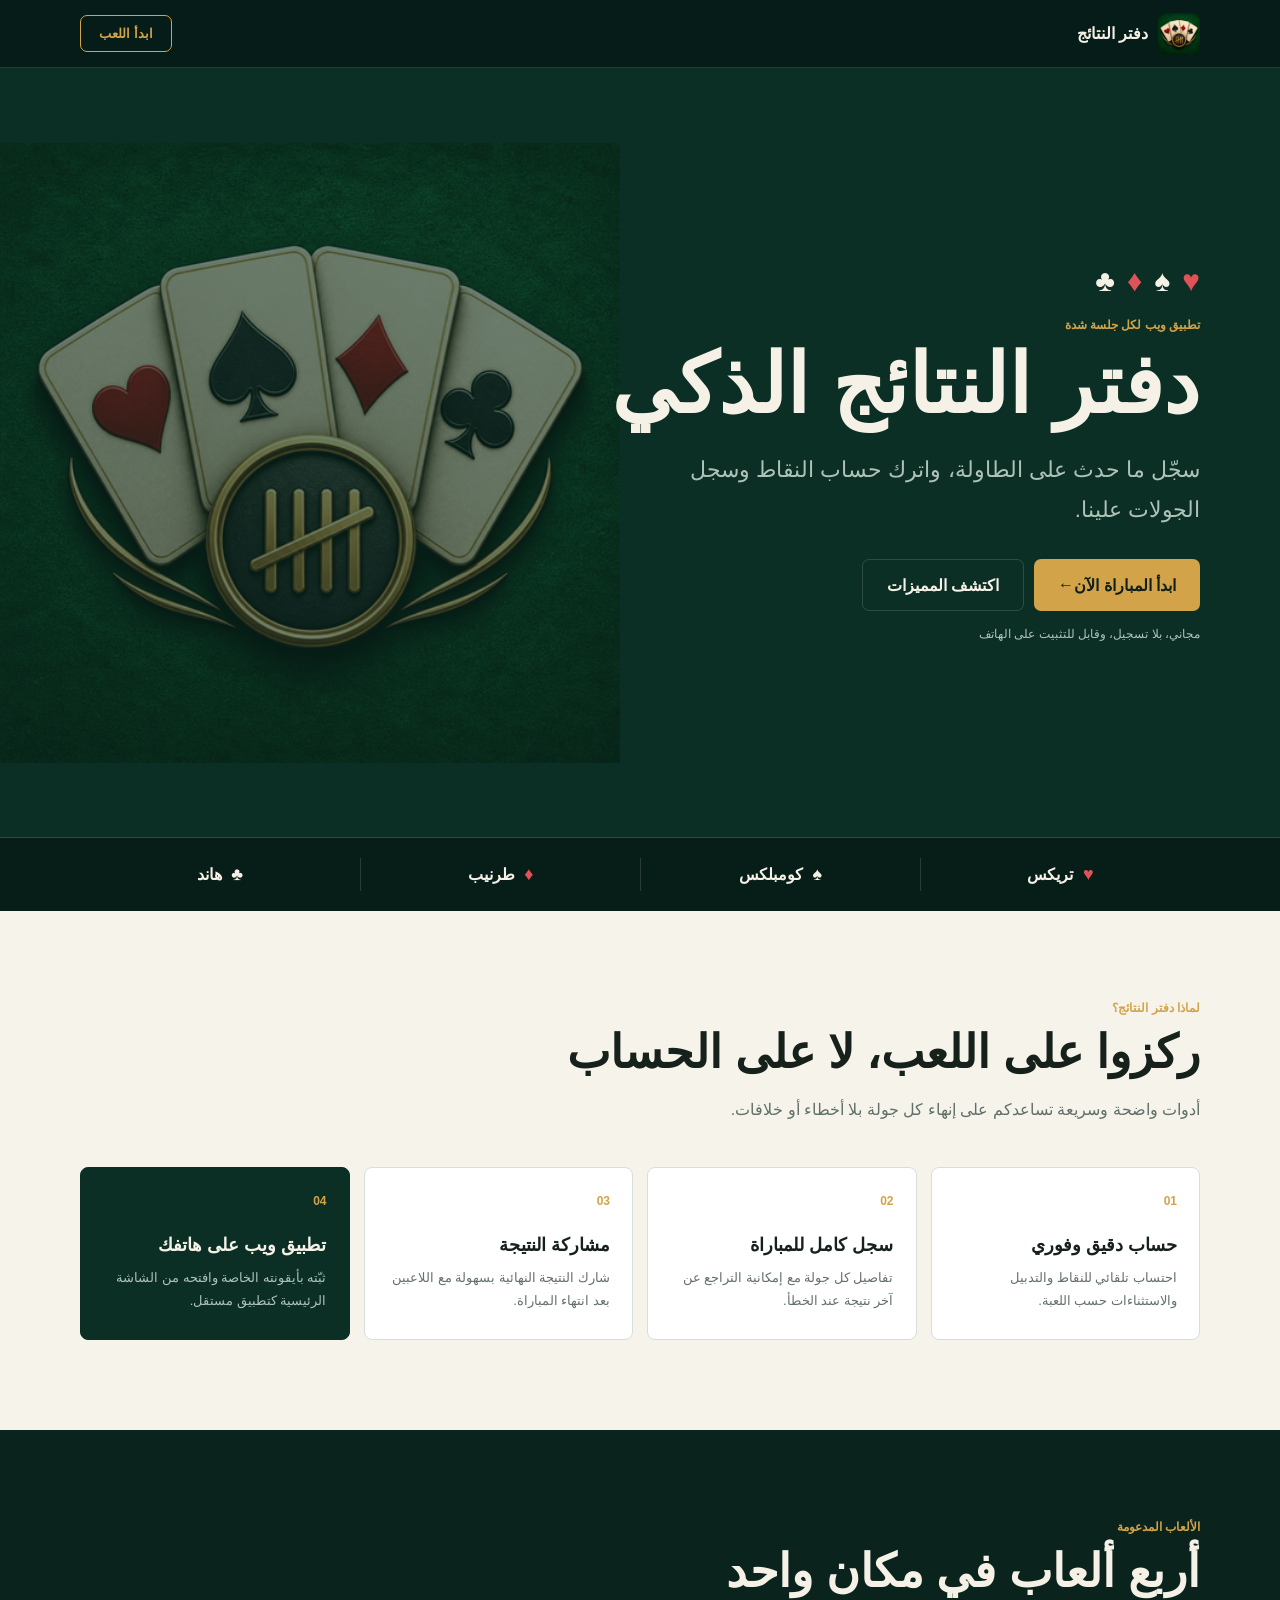
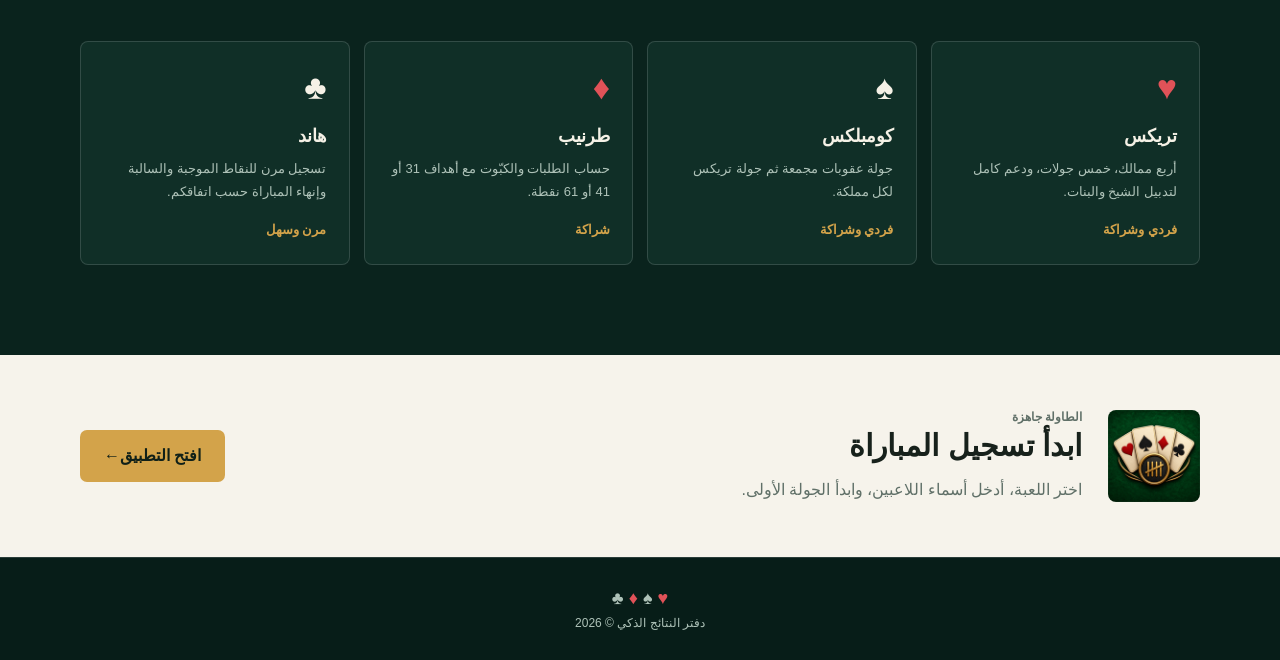
==== commit 5139ea2a: "feat: add landing page" ====
--- a/index.html
+++ b/index.html
@@ -3,160 +3,129 @@
 <head>
   <meta charset="utf-8">
   <meta name="viewport" content="width=device-width, initial-scale=1">
-  <meta name="theme-color" content="#0f5132">
+  <meta name="theme-color" content="#0b2f25">
+  <meta name="description" content="دفتر نتائج ذكي لتريكس وكومبلكس وطرنيب وهاند. يحسب النقاط ويحفظ سجل المباراة تلقائيًا.">
   <meta name="application-name" content="دفتر النتائج">
   <meta name="apple-mobile-web-app-capable" content="yes">
   <meta name="apple-mobile-web-app-status-bar-style" content="black-translucent">
   <meta name="apple-mobile-web-app-title" content="دفتر النتائج">
+  <title>دفتر النتائج الذكي</title>
   <link rel="manifest" href="app.webmanifest">
   <link rel="icon" type="image/png" sizes="32x32" href="icons/icon-32.png">
   <link rel="apple-touch-icon" sizes="180x180" href="icons/icon-180.png">
-  <title>دفتر تريكس</title>
-  <link rel="stylesheet" href="styles.css">
+  <link rel="stylesheet" href="landing.css">
 </head>
 <body>
-  <header class="app-header">
-    <div>
-      <p class="eyebrow">دفتر النتائج الذكي</p>
-      <h1>تريكس</h1>
-    </div>
-    <div class="header-actions">
-      <button class="install-button" id="installAppButton" type="button">
-        <span class="install-symbol" aria-hidden="true">↓</span>
-        <span>تثبيت التطبيق</span>
-      </button>
-      <button class="icon-button" id="newGameButton" title="مباراة جديدة" aria-label="مباراة جديدة">
-        <span aria-hidden="true">+</span>
-      </button>
-    </div>
-  </header>
+  <nav class="site-nav" aria-label="التنقل الرئيسي">
+    <a class="brand" href="/">
+      <img src="icons/icon-192.png" alt="">
+      <span>دفتر النتائج</span>
+    </a>
+    <a class="nav-action" href="app.html">ابدأ اللعب</a>
+  </nav>
 
   <main>
-    <section class="screen active" id="setupScreen">
-      <div class="setup-intro">
-        <div class="deck-mark" aria-hidden="true">
+    <section class="hero">
+      <img class="hero-art" src="icons/icon-512.png" alt="" aria-hidden="true">
+      <div class="hero-content">
+        <div class="suits" aria-hidden="true">
           <span class="red">♥</span><span>♠</span><span class="red">♦</span><span>♣</span>
         </div>
-        <h2>جهّز الجلسة</h2>
-        <p>اختر نظام المباراة، اكتب أسماء اللاعبين، وابدأ تسجيل ما يحدث على الطاولة.</p>
+        <p class="eyebrow">تطبيق ويب لكل جلسة شدة</p>
+        <h1>دفتر النتائج الذكي</h1>
+        <p class="hero-copy">سجّل ما حدث على الطاولة، واترك حساب النقاط وسجل الجولات علينا.</p>
+        <div class="hero-actions">
+          <a class="primary-action" href="app.html">ابدأ المباراة الآن <span aria-hidden="true">←</span></a>
+          <a class="secondary-action" href="#features">اكتشف المميزات</a>
+        </div>
+        <p class="hero-note">مجاني، بلا تسجيل، وقابل للتثبيت على الهاتف</p>
       </div>
-
-      <div class="control-group">
-        <span class="control-label">اللعبة</span>
-        <div class="segmented game-segmented" role="radiogroup" aria-label="اللعبة">
-          <button class="segment game-choice active" data-game="trix" role="radio" aria-checked="true">تريكس</button>
-          <button class="segment game-choice" data-game="complex" role="radio" aria-checked="false">كومبلكس</button>
-          <button class="segment game-choice" data-game="tarneeb" role="radio" aria-checked="false">طرنيب</button>
-          <button class="segment game-choice" data-game="hand" role="radio" aria-checked="false">هاند</button>
-        </div>
-      </div>
-
-      <div class="control-group" id="modeControl">
-        <span class="control-label">نظام اللعب</span>
-        <div class="segmented" role="radiogroup" aria-label="نظام اللعب">
-          <button class="segment mode-choice active" data-mode="individual" role="radio" aria-checked="true">فردي</button>
-          <button class="segment mode-choice" data-mode="partnership" role="radio" aria-checked="false">شراكة</button>
-        </div>
-      </div>
-
-      <div class="control-group hidden" id="targetControl">
-        <span class="control-label">تنتهي المباراة عند</span>
-        <div class="segmented target-segmented" role="radiogroup" aria-label="نقاط نهاية المباراة">
-          <button class="segment target-choice active" data-target="31" role="radio" aria-checked="true">31</button>
-          <button class="segment target-choice" data-target="41" role="radio" aria-checked="false">41</button>
-          <button class="segment target-choice" data-target="61" role="radio" aria-checked="false">61</button>
-        </div>
-      </div>
-
-      <div class="control-group hidden" id="handEndControl">
-        <span class="control-label">طريقة إنهاء هاند</span>
-        <div class="segmented hand-end-segmented" role="radiogroup" aria-label="طريقة إنهاء هاند">
-          <button class="segment hand-end-choice active" data-hand-end="manual" role="radio" aria-checked="true">يدوي</button>
-          <button class="segment hand-end-choice" data-hand-end="five" role="radio" aria-checked="false">بعد 5 جولات</button>
-          <button class="segment hand-end-choice" data-hand-end="minus200" role="radio" aria-checked="false">عند سالب 200</button>
-        </div>
-      </div>
-
-      <div class="players-form" id="playersForm"></div>
-
-      <button class="primary-button" id="startGameButton">ابدأ المباراة</button>
     </section>
 
-    <section class="screen" id="gameScreen">
-      <section class="score-strip" id="scoreStrip" aria-label="النتائج الحالية"></section>
+    <section class="game-strip" aria-label="الألعاب المدعومة">
+      <span><b class="red">♥</b> تريكس</span>
+      <span><b>♠</b> كومبلكس</span>
+      <span><b class="red">♦</b> طرنيب</span>
+      <span><b>♣</b> هاند</span>
+    </section>
 
-      <div class="game-layout">
-        <div class="game-main">
-          <section class="round-picker">
-            <div class="section-heading">
-              <div>
-                <p class="eyebrow">اختر الجولة</p>
-                <h2 id="roundHeading">ماذا لعبتم؟</h2>
-                <div class="kingdom-status" id="kingdomStatus"></div>
-              </div>
-              <span class="round-counter" id="roundCounter">0 جولة</span>
-            </div>
-            <div class="round-tabs" id="roundTabs"></div>
-          </section>
+    <section class="section features" id="features">
+      <div class="section-heading">
+        <p class="section-label">لماذا دفتر النتائج؟</p>
+        <h2>ركزوا على اللعب، لا على الحساب</h2>
+        <p>أدوات واضحة وسريعة تساعدكم على إنهاء كل جولة بلا أخطاء أو خلافات.</p>
+      </div>
+      <div class="feature-grid">
+        <article>
+          <span class="feature-mark" aria-hidden="true">01</span>
+          <h3>حساب دقيق وفوري</h3>
+          <p>احتساب تلقائي للنقاط والتدبيل والاستثناءات حسب اللعبة.</p>
+        </article>
+        <article>
+          <span class="feature-mark" aria-hidden="true">02</span>
+          <h3>سجل كامل للمباراة</h3>
+          <p>تفاصيل كل جولة مع إمكانية التراجع عن آخر نتيجة عند الخطأ.</p>
+        </article>
+        <article>
+          <span class="feature-mark" aria-hidden="true">03</span>
+          <h3>مشاركة النتيجة</h3>
+          <p>شارك النتيجة النهائية بسهولة مع اللاعبين بعد انتهاء المباراة.</p>
+        </article>
+        <article class="featured">
+          <span class="feature-mark" aria-hidden="true">04</span>
+          <h3>تطبيق ويب على هاتفك</h3>
+          <p>ثبّته بأيقونته الخاصة وافتحه من الشاشة الرئيسية كتطبيق مستقل.</p>
+        </article>
+      </div>
+    </section>
 
-          <section class="round-workspace" id="roundWorkspace"></section>
+    <section class="section games-section">
+      <div class="section-heading">
+        <p class="section-label">الألعاب المدعومة</p>
+        <h2>أربع ألعاب في مكان واحد</h2>
+      </div>
+      <div class="games-grid">
+        <article>
+          <span class="game-symbol red">♥</span>
+          <h3>تريكس</h3>
+          <p>أربع ممالك، خمس جولات، ودعم كامل لتدبيل الشيخ والبنات.</p>
+          <small>فردي وشراكة</small>
+        </article>
+        <article>
+          <span class="game-symbol">♠</span>
+          <h3>كومبلكس</h3>
+          <p>جولة عقوبات مجمعة ثم جولة تريكس لكل مملكة.</p>
+          <small>فردي وشراكة</small>
+        </article>
+        <article>
+          <span class="game-symbol red">♦</span>
+          <h3>طرنيب</h3>
+          <p>حساب الطلبات والكبّوت مع أهداف 31 أو 41 أو 61 نقطة.</p>
+          <small>شراكة</small>
+        </article>
+        <article>
+          <span class="game-symbol">♣</span>
+          <h3>هاند</h3>
+          <p>تسجيل مرن للنقاط الموجبة والسالبة وإنهاء المباراة حسب اتفاقكم.</p>
+          <small>مرن وسهل</small>
+        </article>
+      </div>
+    </section>
 
-          <section class="history-section">
-            <div class="section-heading compact">
-              <div>
-                <p class="eyebrow">سجل المباراة</p>
-                <h2>الجولات السابقة</h2>
-              </div>
-              <button class="text-button" id="undoButton" disabled>تراجع</button>
-            </div>
-            <div class="history-list" id="historyList">
-              <p class="empty-state">لم تُسجّل أي جولة بعد.</p>
-            </div>
-          </section>
-        </div>
-
-        <aside class="quick-guide" id="quickGuide">
-          <button class="quick-guide-toggle" id="quickGuideToggle" aria-expanded="true">
-            <span>دليل سريع</span>
-            <span aria-hidden="true">⌃</span>
-          </button>
-          <div class="quick-guide-content" id="quickGuideContent"></div>
-        </aside>
+    <section class="final-action">
+      <img src="icons/icon-192.png" alt="">
+      <div>
+        <p class="section-label">الطاولة جاهزة</p>
+        <h2>ابدأ تسجيل المباراة</h2>
+        <p>اختر اللعبة، أدخل أسماء اللاعبين، وابدأ الجولة الأولى.</p>
       </div>
+      <a class="primary-action" href="app.html">افتح التطبيق <span aria-hidden="true">←</span></a>
     </section>
   </main>
 
-  <div class="toast" id="toast" role="status" aria-live="polite"></div>
-
-  <dialog id="iosInstallDialog">
-    <div class="dialog-content install-dialog-content">
-      <img src="icons/icon-180.png" alt="" class="install-dialog-icon">
-      <h2>تثبيت التطبيق على الآيفون</h2>
-      <ol class="install-steps">
-        <li>افتح الموقع باستخدام متصفح سفاري.</li>
-        <li>اضغط زر المشاركة أسفل الشاشة.</li>
-        <li>اختر «إضافة إلى الشاشة الرئيسية» ثم اضغط «إضافة».</li>
-      </ol>
-      <button class="primary-button" id="closeIosInstallDialog" type="button">حسنًا</button>
-    </div>
-  </dialog>
-
-  <dialog id="confirmDialog">
-    <div class="dialog-content">
-      <h2 id="dialogTitle">تأكيد الجولة</h2>
-      <div id="dialogSummary"></div>
-      <div class="dialog-actions">
-        <button class="secondary-button" id="cancelDialogButton">عودة</button>
-        <button class="primary-button" id="confirmDialogButton">حفظ الجولة</button>
-      </div>
-    </div>
-  </dialog>
-
-  <script src="scoring.js"></script>
-  <script src="progression.js"></script>
-  <script src="tarneeb-scoring.js"></script>
-  <script src="hand-end.js"></script>
-  <script src="complex-scoring.js"></script>
-  <script src="app.js"></script>
+  <footer>
+    <span><b class="red">♥</b> ♠ <b class="red">♦</b> ♣</span>
+    <p>دفتر النتائج الذكي © 2026</p>
+  </footer>
 </body>
 </html>
--- a/landing.css
+++ b/landing.css
@@ -0,0 +1,223 @@
+:root {
+  --ink: #f5f1e6;
+  --muted: #aec2b8;
+  --dark: #071d18;
+  --green: #0b2f25;
+  --green-light: #155943;
+  --gold: #d3a34a;
+  --red: #e05258;
+  --paper: #f6f3eb;
+  --paper-ink: #17211b;
+  --line: rgba(255,255,255,.14);
+}
+
+* { box-sizing: border-box; }
+html { scroll-behavior: smooth; }
+body {
+  margin: 0;
+  color: var(--ink);
+  background: var(--dark);
+  font-family: "Segoe UI", Tahoma, Arial, sans-serif;
+}
+a { color: inherit; text-decoration: none; }
+.red { color: var(--red); }
+
+.site-nav {
+  position: sticky;
+  top: 0;
+  z-index: 20;
+  display: flex;
+  align-items: center;
+  justify-content: space-between;
+  min-height: 68px;
+  padding: 10px max(18px, calc((100vw - 1120px) / 2));
+  background: rgba(7,29,24,.96);
+  border-bottom: 1px solid var(--line);
+}
+.brand { display: flex; align-items: center; gap: 10px; font-weight: 900; }
+.brand img { width: 42px; height: 42px; border-radius: 8px; }
+.nav-action {
+  padding: 10px 18px;
+  border: 1px solid var(--gold);
+  border-radius: 7px;
+  color: var(--gold);
+  font-size: 13px;
+  font-weight: 900;
+}
+
+.hero {
+  position: relative;
+  display: flex;
+  align-items: center;
+  min-height: calc(100svh - 130px);
+  overflow: hidden;
+  padding: 72px max(20px, calc((100vw - 1120px) / 2));
+  background: var(--green);
+  border-bottom: 1px solid var(--line);
+}
+.hero-art {
+  position: absolute;
+  left: max(-70px, calc((100vw - 1280px) / 2));
+  width: min(54vw, 620px);
+  opacity: .40;
+  filter: saturate(.85);
+}
+.hero-content { position: relative; z-index: 1; width: min(650px, 100%); }
+.suits { display: flex; gap: 12px; margin-bottom: 20px; font-size: 30px; }
+.eyebrow, .section-label {
+  margin: 0 0 10px;
+  color: var(--gold);
+  font-size: 12px;
+  font-weight: 900;
+}
+.hero h1 {
+  max-width: 650px;
+  margin: 0;
+  font-size: clamp(42px, 7vw, 82px);
+  line-height: 1.05;
+}
+.hero-copy {
+  max-width: 580px;
+  margin: 22px 0 30px;
+  color: var(--muted);
+  font-size: clamp(17px, 2vw, 22px);
+  line-height: 1.8;
+}
+.hero-actions { display: flex; flex-wrap: wrap; gap: 10px; }
+.primary-action, .secondary-action {
+  display: inline-flex;
+  align-items: center;
+  justify-content: center;
+  min-height: 52px;
+  padding: 0 24px;
+  border-radius: 7px;
+  font-weight: 900;
+}
+.primary-action { color: #102018; background: var(--gold); }
+.secondary-action { border: 1px solid var(--line); color: var(--ink); }
+.hero-note { margin: 16px 0 0; color: var(--muted); font-size: 12px; }
+
+.game-strip {
+  display: grid;
+  grid-template-columns: repeat(4, 1fr);
+  width: min(1120px, calc(100% - 36px));
+  margin: 0 auto;
+  padding: 20px 0;
+}
+.game-strip span {
+  padding: 6px 14px;
+  border-left: 1px solid var(--line);
+  text-align: center;
+  font-weight: 800;
+}
+.game-strip span:last-child { border-left: 0; }
+.game-strip b { margin-left: 5px; font-size: 18px; }
+
+.section { padding: 90px max(20px, calc((100vw - 1120px) / 2)); }
+.features { color: var(--paper-ink); background: var(--paper); }
+.section-heading { max-width: 650px; margin-bottom: 42px; }
+.section-heading h2, .final-action h2 {
+  margin: 0 0 12px;
+  font-size: clamp(30px, 4vw, 46px);
+  line-height: 1.2;
+}
+.section-heading > p:last-child, .final-action p {
+  color: #607068;
+  line-height: 1.8;
+}
+.feature-grid, .games-grid {
+  display: grid;
+  grid-template-columns: repeat(4, 1fr);
+  gap: 14px;
+}
+.feature-grid article, .games-grid article {
+  min-width: 0;
+  padding: 26px 22px;
+  border: 1px solid #d8ded9;
+  border-radius: 8px;
+  background: #fff;
+}
+.feature-grid article.featured {
+  color: var(--ink);
+  background: var(--green);
+  border-color: var(--green);
+}
+.feature-mark {
+  display: block;
+  margin-bottom: 26px;
+  color: var(--gold);
+  font-size: 12px;
+  font-weight: 900;
+}
+.feature-grid h3, .games-grid h3 { margin: 0 0 10px; font-size: 18px; }
+.feature-grid p, .games-grid p {
+  margin: 0;
+  color: #647169;
+  font-size: 13px;
+  line-height: 1.8;
+}
+.feature-grid .featured p { color: var(--muted); }
+
+.games-section { background: #0a231d; }
+.games-grid article { color: var(--ink); background: #102f27; border-color: var(--line); }
+.games-grid p { color: var(--muted); }
+.game-symbol { display: block; margin-bottom: 18px; font-size: 34px; }
+.games-grid small {
+  display: inline-block;
+  margin-top: 18px;
+  color: var(--gold);
+  font-weight: 800;
+}
+
+.final-action {
+  display: grid;
+  grid-template-columns: 92px 1fr auto;
+  align-items: center;
+  gap: 26px;
+  padding: 52px max(20px, calc((100vw - 1120px) / 2));
+  color: var(--paper-ink);
+  background: var(--paper);
+}
+.final-action img { width: 92px; height: 92px; border-radius: 8px; }
+.final-action h2 { font-size: 30px; }
+.final-action p { margin: 0; }
+
+footer {
+  padding: 30px 20px;
+  color: var(--muted);
+  text-align: center;
+  border-top: 1px solid var(--line);
+  font-size: 12px;
+}
+footer span { font-size: 18px; }
+footer p { margin: 7px 0 0; }
+
+@media (max-width: 860px) {
+  .hero-art { left: -160px; width: 620px; opacity: .22; }
+  .feature-grid, .games-grid { grid-template-columns: 1fr 1fr; }
+}
+
+@media (max-width: 600px) {
+  .site-nav { min-height: 60px; }
+  .brand img { width: 36px; height: 36px; }
+  .hero {
+    min-height: calc(100svh - 116px);
+    padding-top: 54px;
+    padding-bottom: 54px;
+  }
+  .hero-art { left: -210px; width: 570px; }
+  .hero h1 { font-size: 44px; }
+  .hero-actions { align-items: stretch; flex-direction: column; }
+  .game-strip { grid-template-columns: 1fr 1fr; }
+  .game-strip span { border-bottom: 1px solid var(--line); }
+  .game-strip span:nth-child(2) { border-left: 0; }
+  .feature-grid, .games-grid { grid-template-columns: 1fr; }
+  .section { padding-top: 64px; padding-bottom: 64px; }
+  .final-action { grid-template-columns: 68px 1fr; gap: 15px; }
+  .final-action img { width: 68px; height: 68px; }
+  .final-action .primary-action { grid-column: 1 / -1; }
+}
+
+@media (prefers-reduced-motion: reduce) {
+  * { scroll-behavior: auto !important; }
+}
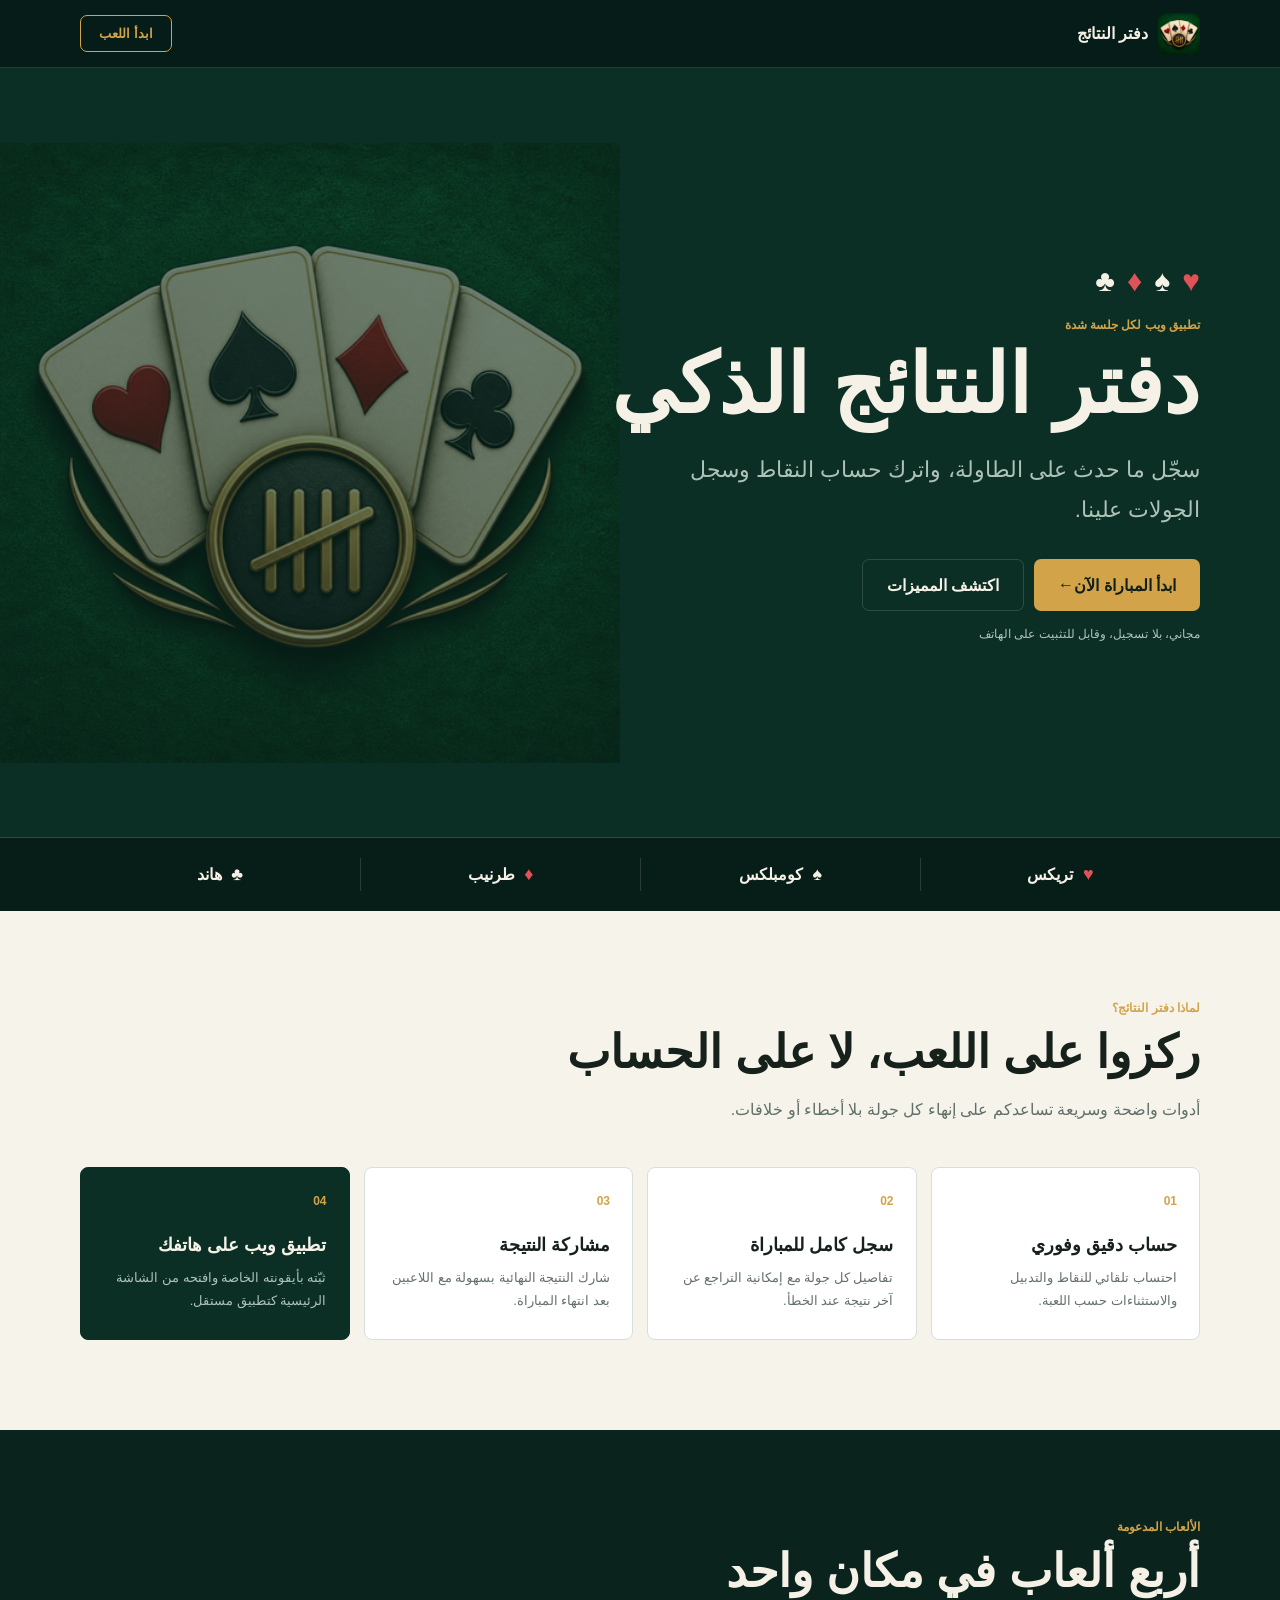
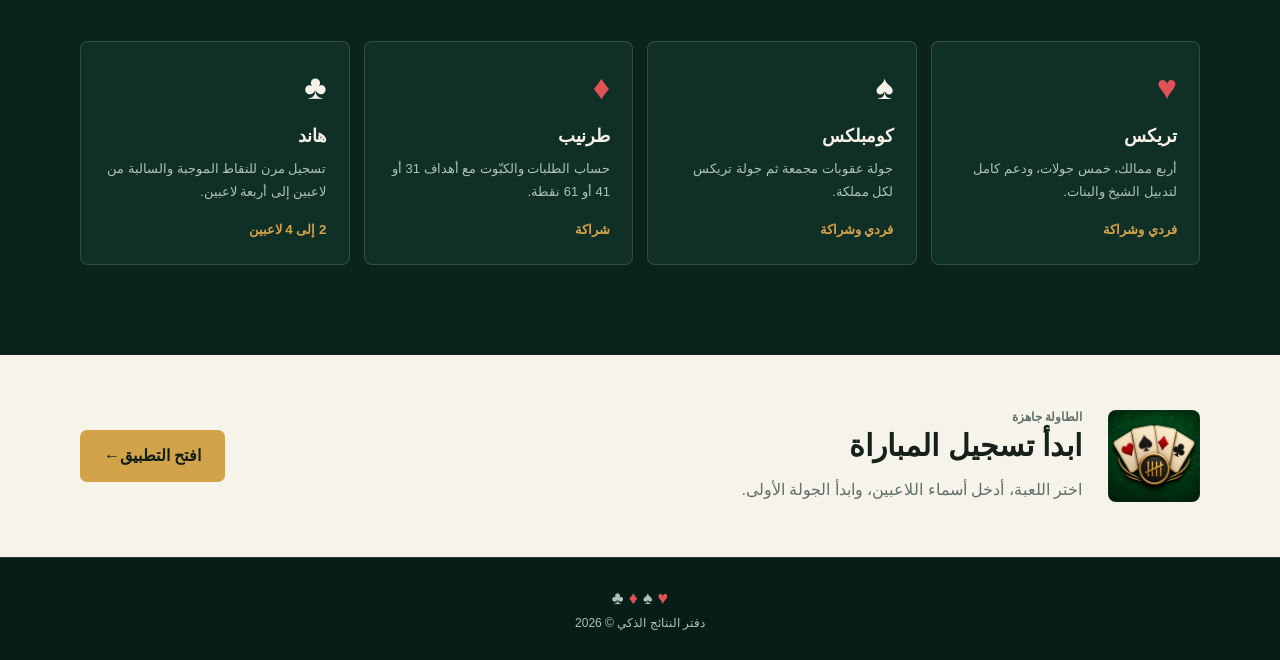
==== commit 371b8c7a: "feat: support two to four players in Hand" ====
--- a/index.html
+++ b/index.html
@@ -106,8 +106,8 @@
         <article>
           <span class="game-symbol">♣</span>
           <h3>هاند</h3>
-          <p>تسجيل مرن للنقاط الموجبة والسالبة وإنهاء المباراة حسب اتفاقكم.</p>
-          <small>مرن وسهل</small>
+          <p>تسجيل مرن للنقاط الموجبة والسالبة من لاعبين إلى أربعة لاعبين.</p>
+          <small>2 إلى 4 لاعبين</small>
         </article>
       </div>
     </section>
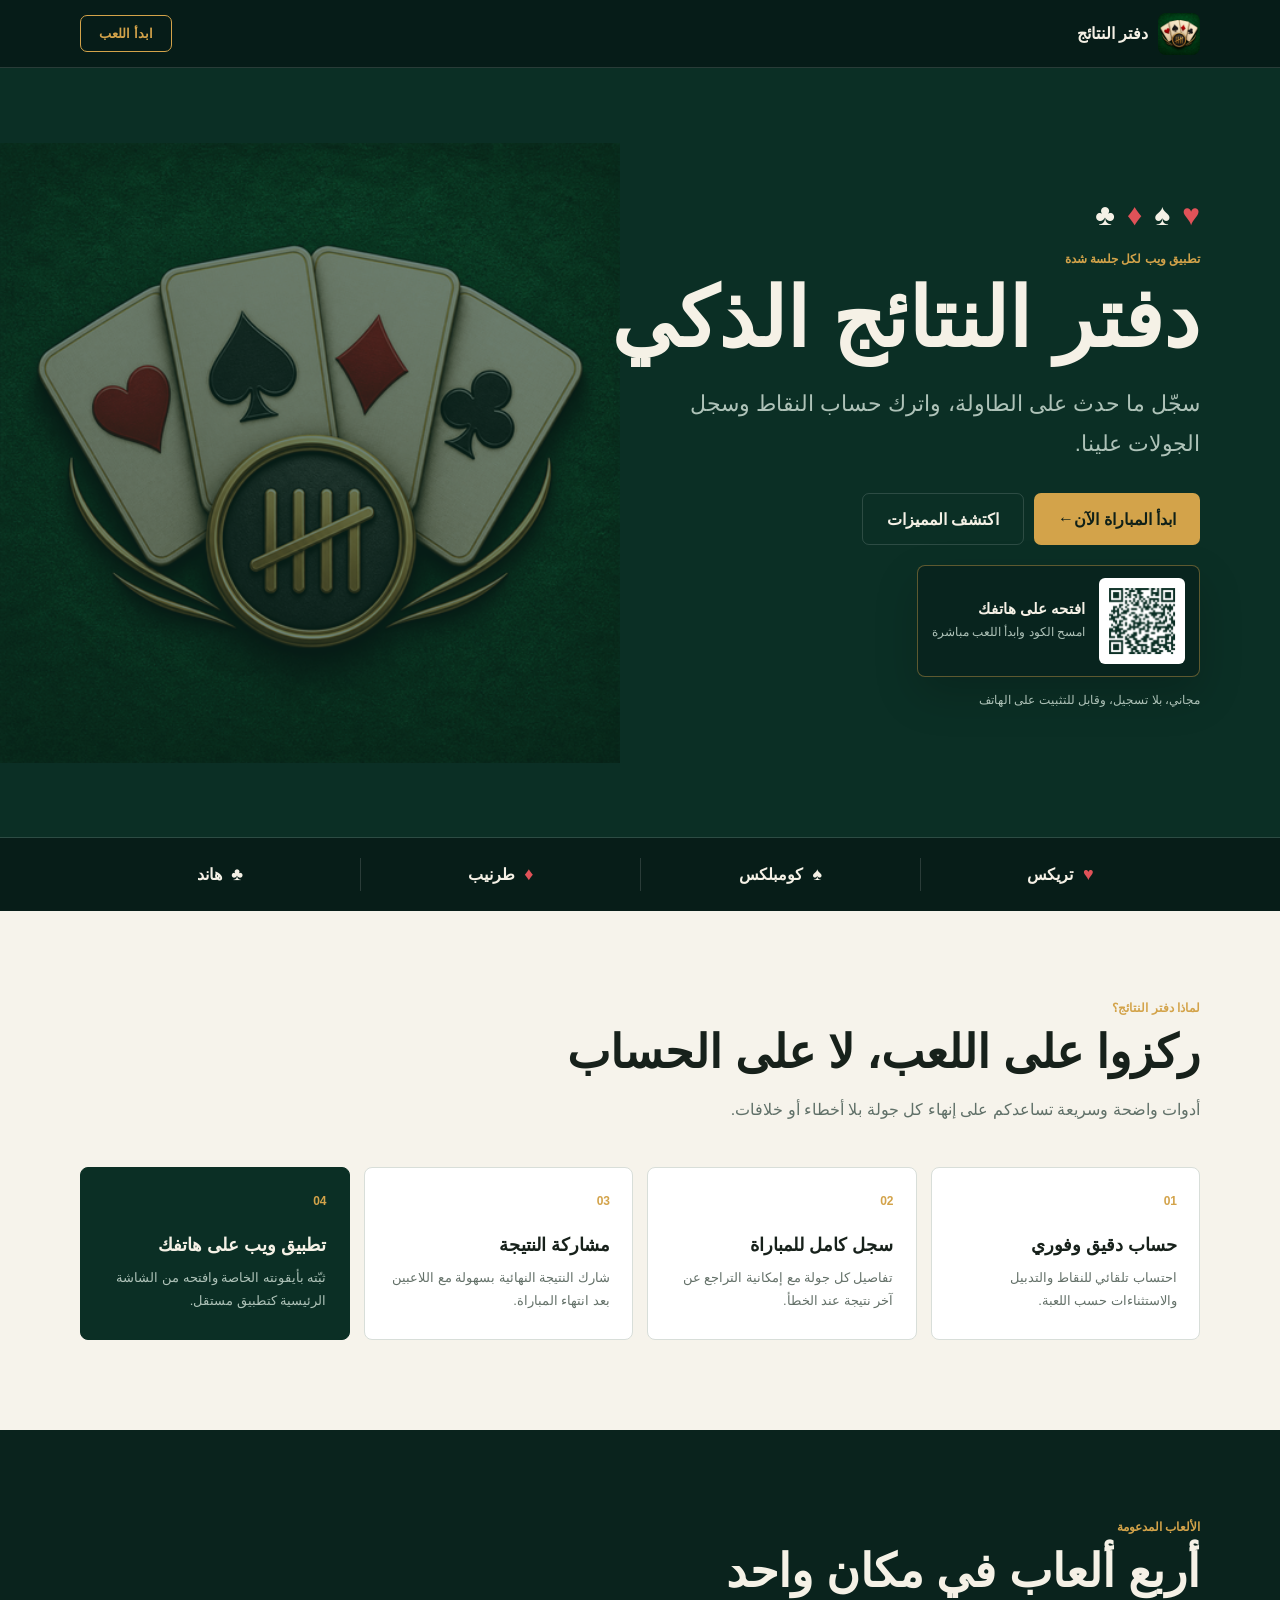
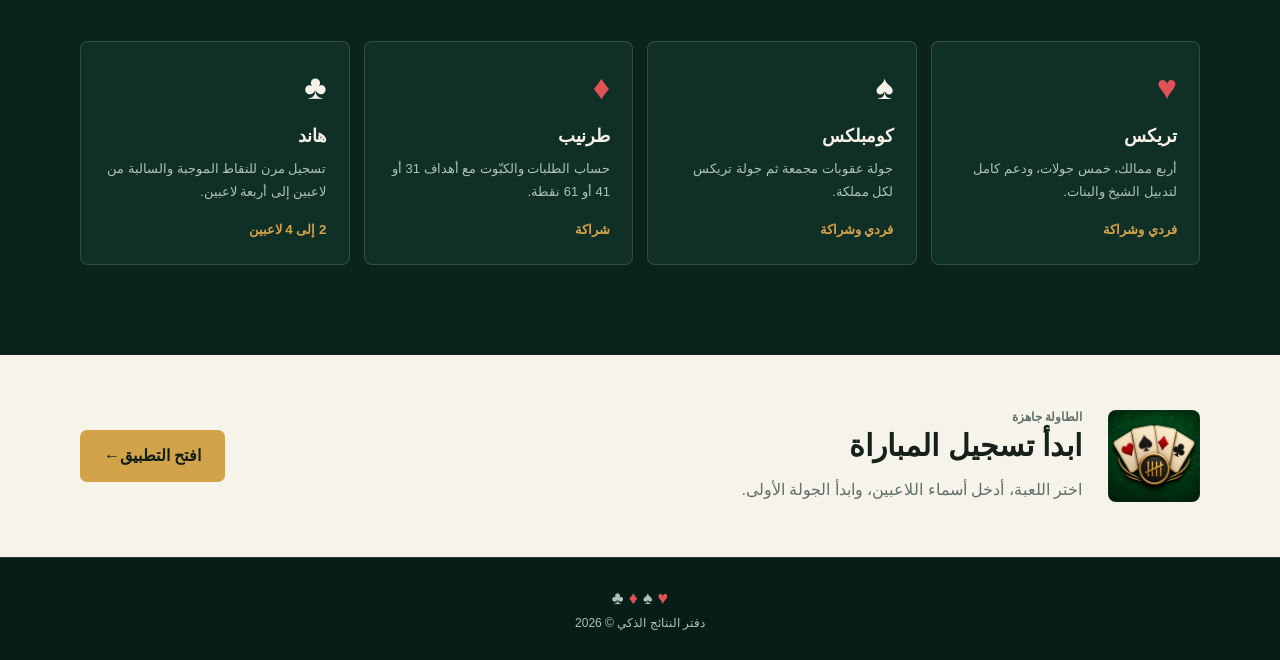
==== commit b39dd314: "Add landing page QR code" ====
--- a/index.html
+++ b/index.html
@@ -38,6 +38,14 @@
           <a class="primary-action" href="app.html">ابدأ المباراة الآن <span aria-hidden="true">←</span></a>
           <a class="secondary-action" href="#features">اكتشف المميزات</a>
         </div>
+        <div class="hero-qr" aria-label="رابط سريع لفتح التطبيق على الهاتف">
+          <img src="icons/qr-render.png" alt="QR code for Daftar Al-Shaddeh">
+          <div>
+            <strong>افتحه على هاتفك</strong>
+            <span>امسح الكود وابدأ اللعب مباشرة</span>
+          </div>
+        </div>
+        
         <p class="hero-note">مجاني، بلا تسجيل، وقابل للتثبيت على الهاتف</p>
       </div>
     </section>
--- a/landing.css
+++ b/landing.css
@@ -96,6 +96,40 @@
 .primary-action { color: #102018; background: var(--gold); }
 .secondary-action { border: 1px solid var(--line); color: var(--ink); }
 .hero-note { margin: 16px 0 0; color: var(--muted); font-size: 12px; }
+.hero-qr {
+  display: inline-flex;
+  align-items: center;
+  gap: 14px;
+  max-width: min(100%, 390px);
+  margin-top: 20px;
+  padding: 12px 14px;
+  border: 1px solid rgba(211, 163, 74, .42);
+  border-radius: 8px;
+  background: rgba(7, 29, 24, .54);
+  box-shadow: 0 18px 44px rgba(0, 0, 0, .18);
+}
+.hero-qr img {
+  width: 86px;
+  height: 86px;
+  padding: 6px;
+  border-radius: 6px;
+  background: #fff;
+}
+.hero-qr strong,
+.hero-qr span {
+  display: block;
+}
+.hero-qr strong {
+  color: var(--ink);
+  font-size: 15px;
+  font-weight: 900;
+}
+.hero-qr span {
+  margin-top: 4px;
+  color: var(--muted);
+  font-size: 12px;
+  line-height: 1.7;
+}
 
 .game-strip {
   display: grid;
@@ -198,6 +232,8 @@
 }
 
 @media (max-width: 600px) {
+  .hero-qr { width: 100%; }
+  .hero-qr img { width: 76px; height: 76px; }
   .site-nav { min-height: 60px; }
   .brand img { width: 36px; height: 36px; }
   .hero {
